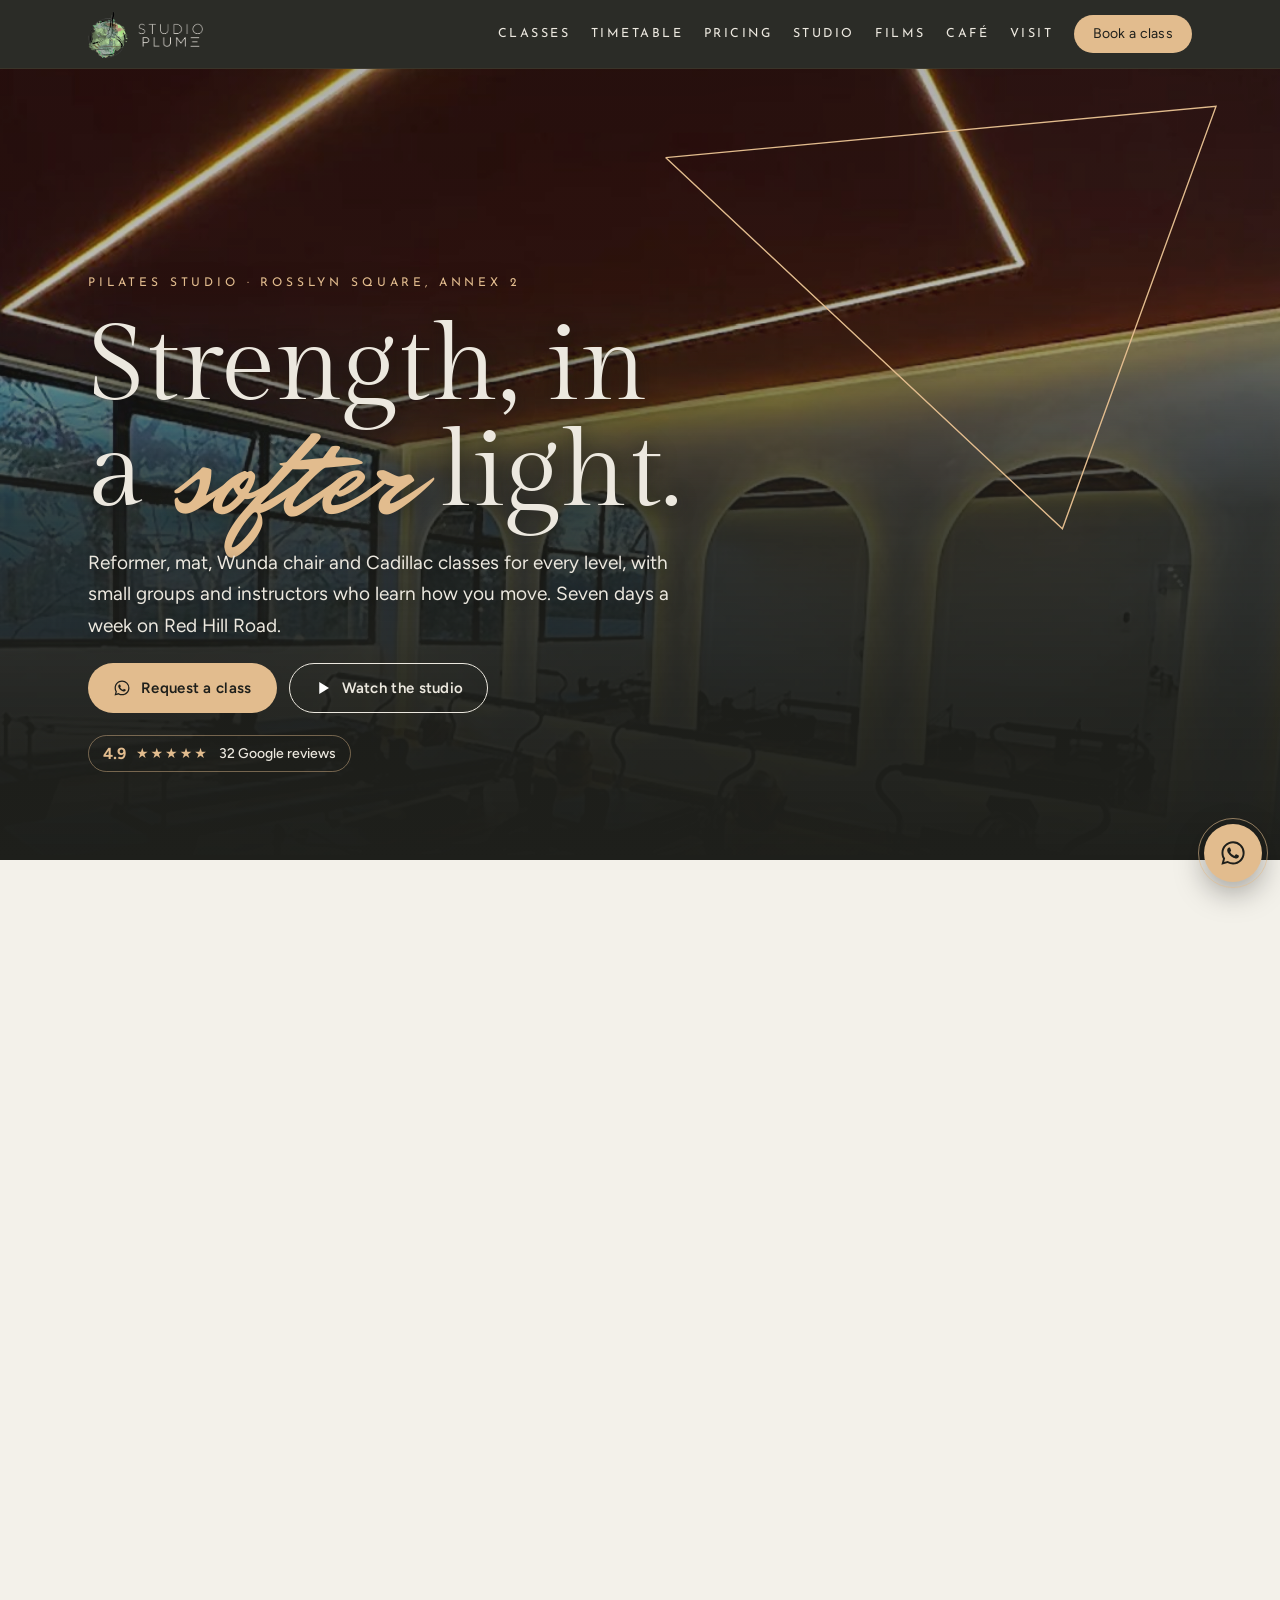
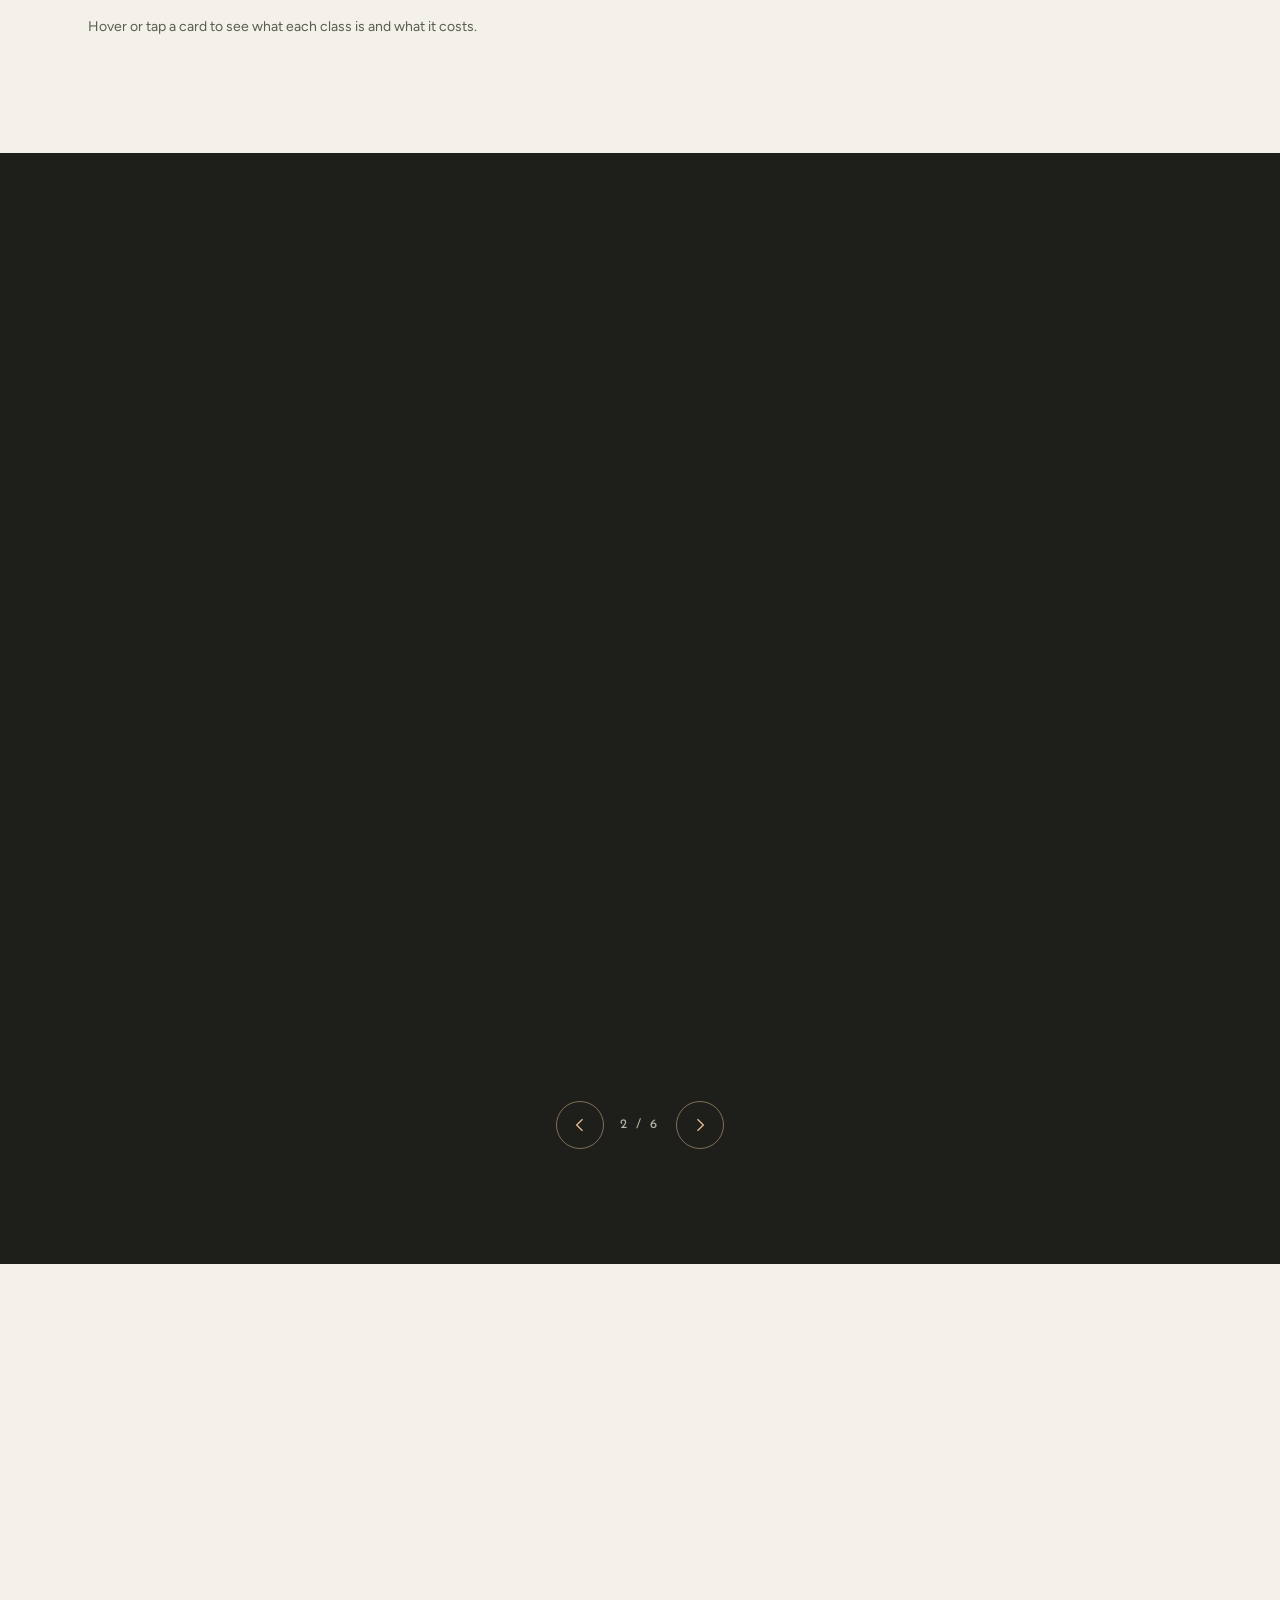
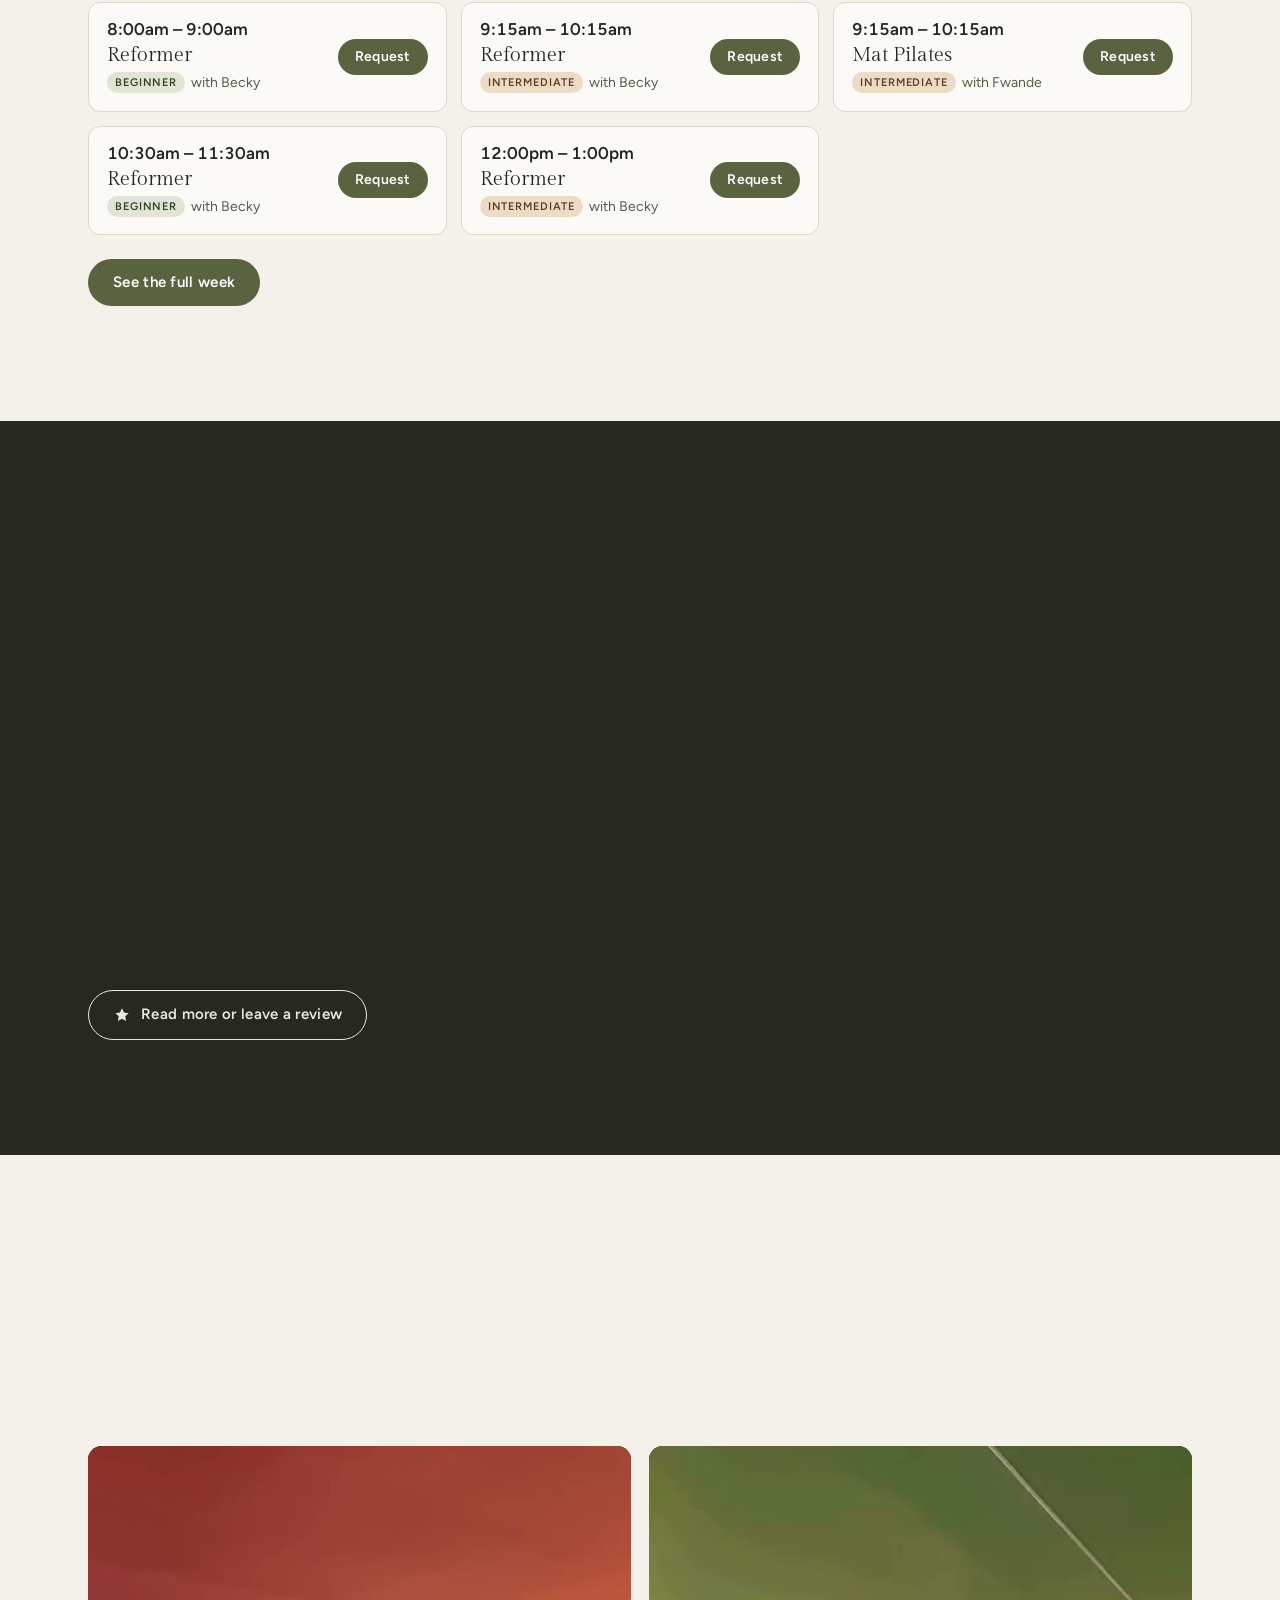
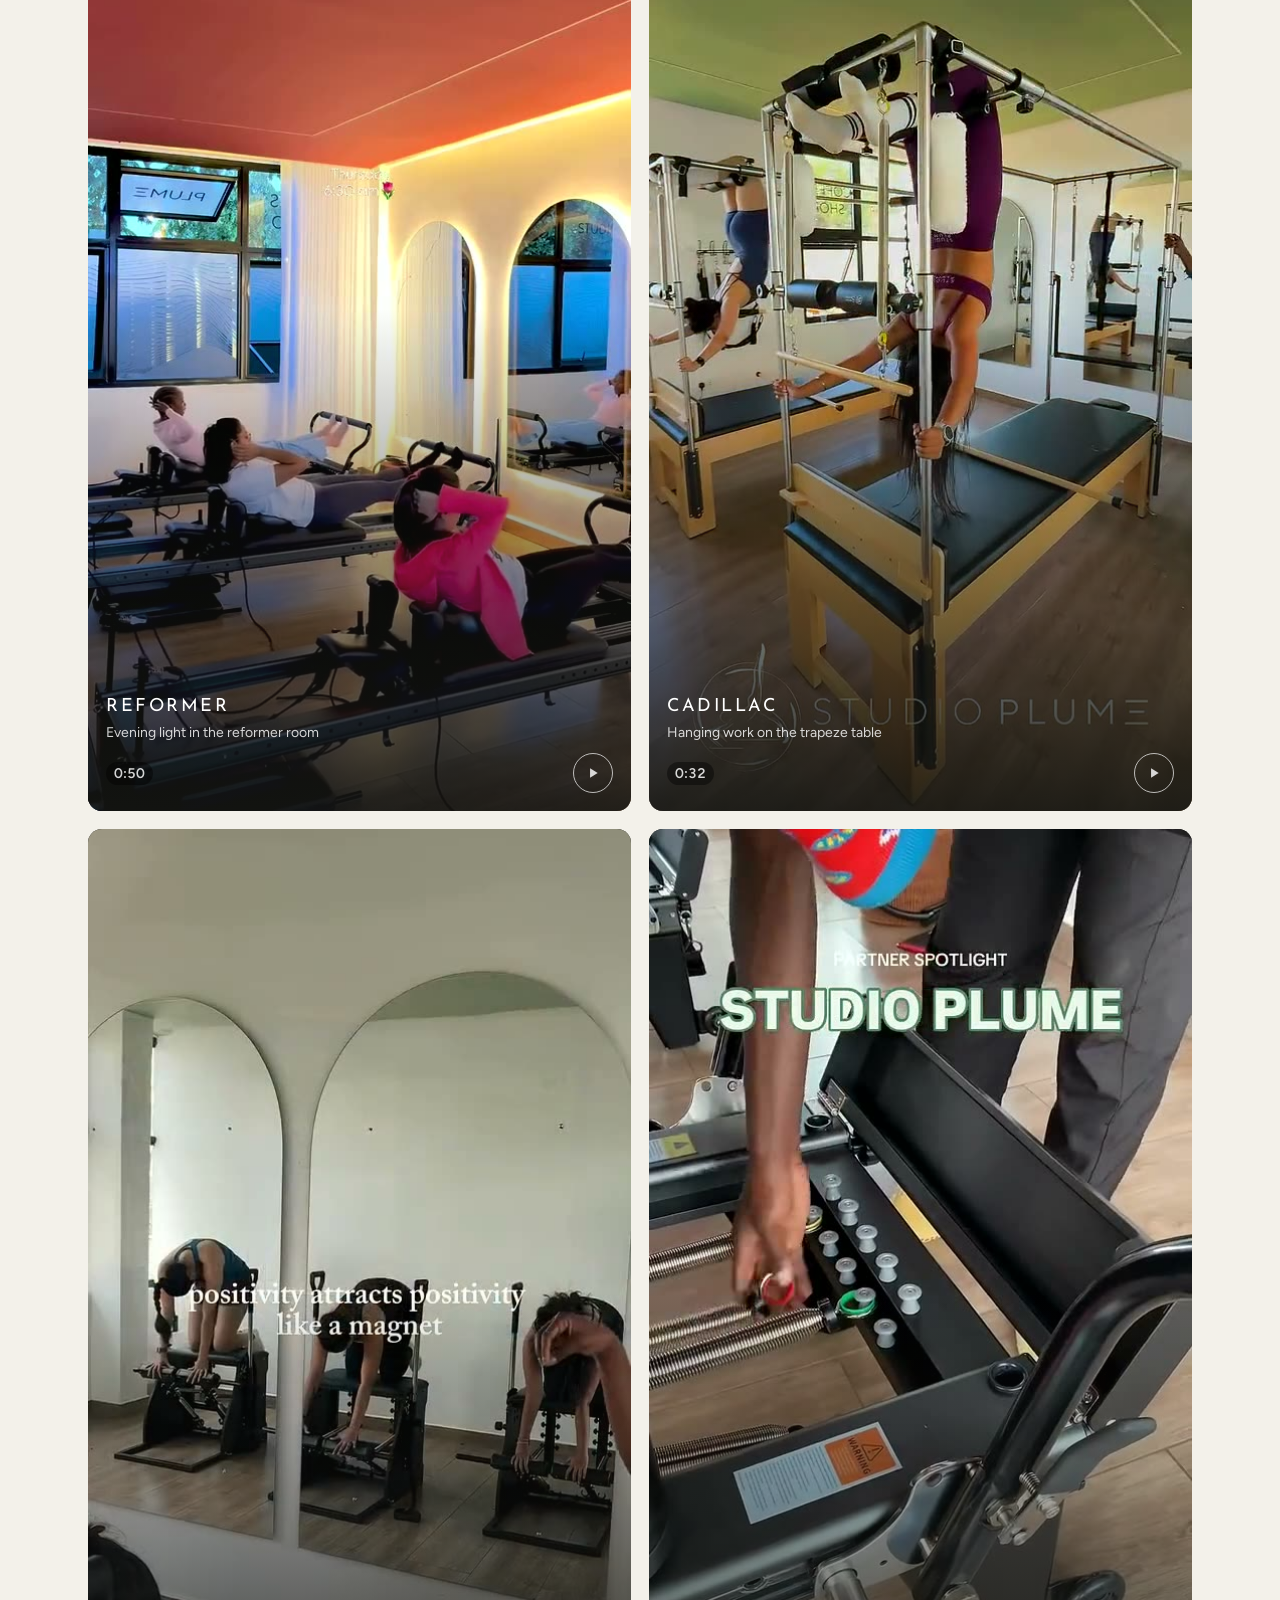
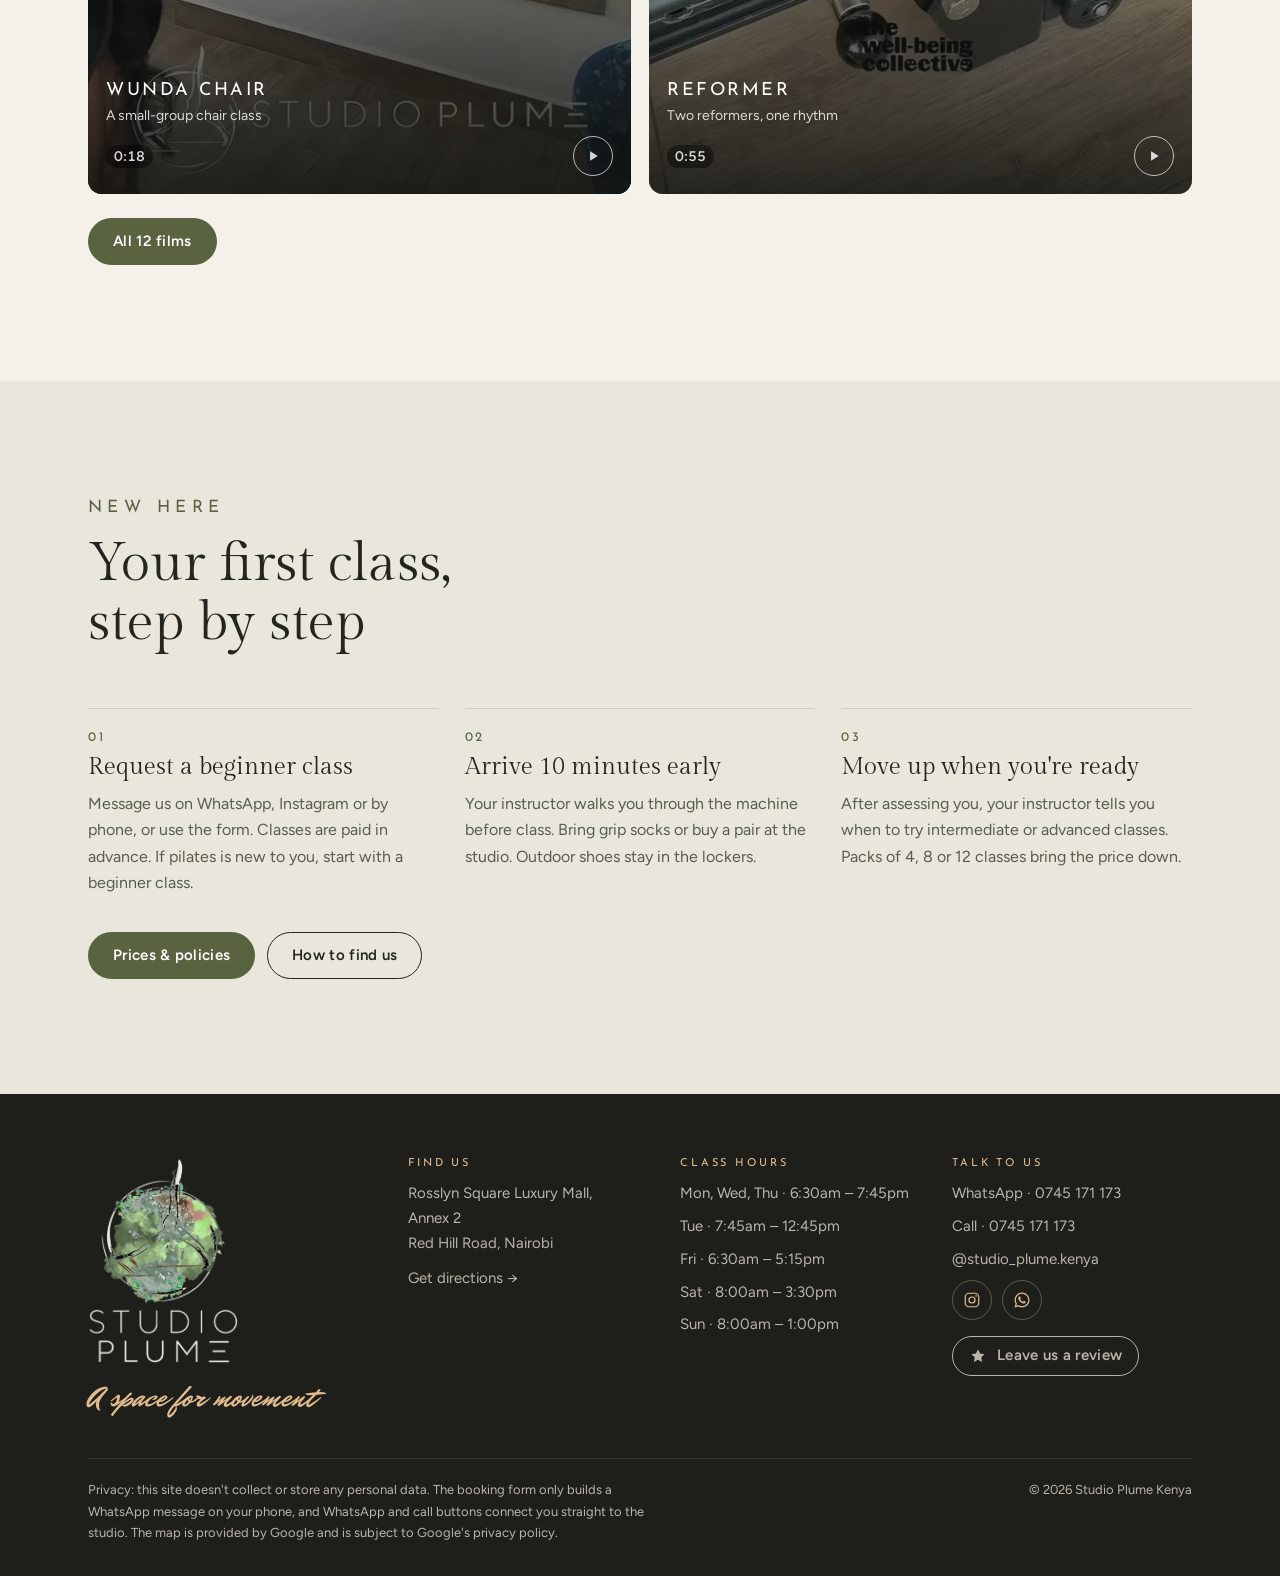
==== index.html @ 937bd43b "Studio Plume demo site Co-Authored-By: Claude Opus 5.5 <noreply@anthropic.com>" ====
<!doctype html>
<html lang="en" class="no-js">
<head>
<meta charset="utf-8">
<meta name="viewport" content="width=device-width, initial-scale=1, viewport-fit=cover">
<title>Studio Plume | Reformer &amp; Mat Pilates at Rosslyn Square, Nairobi</title>
<meta name="description" content="Reformer, mat, Wunda chair and Cadillac pilates for every level at Rosslyn Square Luxury Mall, Red Hill Road. 4.9★ on Google. Book a class on WhatsApp.">
<link rel="canonical" href="https://ignatius-kimeu.github.io/storyfront-studio-plume/">
<meta name="theme-color" content="#1e1f1b">
<meta property="og:type" content="website">
<meta property="og:site_name" content="Studio Plume">
<meta property="og:title" content="Studio Plume | Reformer &amp; Mat Pilates at Rosslyn Square, Nairobi">
<meta property="og:description" content="Reformer, mat, Wunda chair and Cadillac pilates for every level at Rosslyn Square Luxury Mall, Red Hill Road. 4.9★ on Google. Book a class on WhatsApp.">
<meta property="og:url" content="https://ignatius-kimeu.github.io/storyfront-studio-plume/">
<meta property="og:image" content="https://ignatius-kimeu.github.io/storyfront-studio-plume/og-image.jpg">
<meta property="og:image:width" content="1200">
<meta property="og:image:height" content="630">
<meta property="og:image:alt" content="Studio Plume, a pilates studio at Rosslyn Square, Nairobi">
<meta name="twitter:card" content="summary_large_image">
<meta name="twitter:image" content="https://ignatius-kimeu.github.io/storyfront-studio-plume/og-image.jpg">
<link rel="icon" href="favicon.ico" sizes="any">
<link rel="icon" type="image/png" href="favicon.png">
<link rel="apple-touch-icon" href="apple-touch-icon.png">
<link rel="preconnect" href="https://fonts.googleapis.com"><link rel="preconnect" href="https://fonts.gstatic.com" crossorigin><link rel="stylesheet" href="https://fonts.googleapis.com/css2?family=Figtree:wght@400;500;600&family=Gilda+Display&family=Josefin+Sans:wght@300;400&family=Mr+Dafoe&display=swap">
<link rel="stylesheet" href="css/site.css">
<script type="application/ld+json">{"@context": "https://schema.org", "@type": "ExerciseGym", "name": "Studio Plume", "description": "Pilates studio offering reformer, mat, Wunda chair and Cadillac classes at Rosslyn Square, Nairobi.", "url": "https://ignatius-kimeu.github.io/storyfront-studio-plume/", "telephone": "+254745171173", "image": "https://ignatius-kimeu.github.io/storyfront-studio-plume/og-image.jpg", "address": {"@type": "PostalAddress", "streetAddress": "Rosslyn Square Luxury Mall, Annex 2, Red Hill Road", "addressLocality": "Nairobi", "addressCountry": "KE"}, "geo": {"@type": "GeoCoordinates", "latitude": -1.2266689, "longitude": 36.7972737}, "sameAs": ["https://www.instagram.com/studio_plume.kenya/"], "openingHoursSpecification": [{"@type": "OpeningHoursSpecification", "dayOfWeek": ["Monday", "Wednesday", "Thursday"], "opens": "06:30", "closes": "19:45"}, {"@type": "OpeningHoursSpecification", "dayOfWeek": "Tuesday", "opens": "07:45", "closes": "12:45"}, {"@type": "OpeningHoursSpecification", "dayOfWeek": "Friday", "opens": "06:30", "closes": "17:15"}, {"@type": "OpeningHoursSpecification", "dayOfWeek": "Saturday", "opens": "08:00", "closes": "15:30"}, {"@type": "OpeningHoursSpecification", "dayOfWeek": "Sunday", "opens": "08:00", "closes": "13:00"}]}</script>
</head>
<body>
<a class="skip" href="#main">Skip to content</a>
<div class="splash" id="splash" aria-hidden="true"><img src="images/logo-light.png" alt=""></div>
<header class="site-header" id="top">
  <div class="wrap bar">
    <a class="brand" href="index.html" aria-label="Studio Plume, home">
      <img class="m" src="images/mark.png" alt="" width="40" height="47">
      <img class="w" src="images/wordmark-light.png" alt="Studio Plume" width="65" height="26">
    </a>
    <button class="menu-btn" type="button" aria-expanded="false" aria-controls="nav">Menu</button>
    <nav class="nav" id="nav" aria-label="Main">
      <a href="classes.html">Classes</a>
<a href="timetable.html">Timetable</a>
<a href="pricing.html">Pricing</a>
<a href="studio.html">Studio</a>
<a href="films.html">Films</a>
<a href="cafe.html">Café</a>
<a href="visit.html">Visit</a>
      <a class="btn btn-glow" href="timetable.html#book">Book a class</a>
    </nav>
  </div>
</header>
<main id="main">

<section class="hero" aria-label="Studio Plume">
  <div class="hero-media" data-parallax><img src="images/reformer-room.jpg" alt="The Studio Plume reformer room with its LED-lit ceiling, black reformers and arched mirrors" fetchpriority="high"></div>
  <svg class="hero-tri" viewBox="0 0 100 100" preserveAspectRatio="none" aria-hidden="true"><path d="M52 7 L95 3 L83 36 Z"/></svg>
  <div class="wrap hero-in">
    <p class="eyebrow">Pilates studio · Rosslyn Square, Annex 2</p>
    <h1>Strength, in a <em>softer</em> light.</h1>
    <p class="lede">Reformer, mat, Wunda chair and Cadillac classes for every level, with small groups and instructors who learn how you move. Seven days a week on Red Hill Road.</p>
    <div class="btn-row">
      <a class="btn btn-glow" href="timetable.html#book"><svg viewBox="0 0 24 24" aria-hidden="true"><path fill="currentColor" d="M12.04 2C6.58 2 2.13 6.45 2.13 11.91c0 1.75.46 3.45 1.32 4.95L2.05 22l5.25-1.38a9.9 9.9 0 0 0 4.74 1.21h.01c5.46 0 9.91-4.45 9.91-9.91A9.85 9.85 0 0 0 12.04 2Zm0 18.15h-.01a8.2 8.2 0 0 1-4.19-1.15l-.3-.18-3.12.82.83-3.04-.2-.31a8.2 8.2 0 0 1-1.26-4.38c0-4.54 3.7-8.24 8.25-8.24a8.24 8.24 0 0 1 8.24 8.25c0 4.54-3.7 8.23-8.24 8.23Zm4.52-6.17c-.25-.12-1.47-.72-1.69-.81-.23-.08-.39-.12-.56.13-.16.24-.64.8-.78.97-.15.16-.29.18-.54.06-.25-.12-1.05-.39-1.99-1.23-.74-.66-1.23-1.47-1.38-1.72-.14-.25-.01-.38.11-.5.11-.11.25-.29.37-.43.13-.15.17-.25.25-.42.08-.16.04-.31-.02-.43-.06-.12-.56-1.34-.76-1.84-.2-.48-.41-.42-.56-.42h-.48a.92.92 0 0 0-.66.31c-.23.25-.87.85-.87 2.07 0 1.22.89 2.4 1.01 2.56.12.17 1.75 2.67 4.23 3.74.59.26 1.05.41 1.41.52.59.19 1.13.16 1.56.1.48-.07 1.47-.6 1.67-1.18.21-.58.21-1.07.15-1.18-.06-.1-.23-.16-.48-.29Z"/></svg> Request a class</a>
      <button class="btn btn-ghost" type="button" data-film-modal="reformer-golden-hour"><svg width="14" height="14" viewBox="0 0 24 24" aria-hidden="true"><path d="M7 4l13 8-13 8z" fill="#fff"/></svg> Watch the studio</button>
    </div>
    <a class="rating-chip" href="https://www.google.com/maps?cid=732230332436845364" target="_blank" rel="noopener"><b>4.9</b><span class="stars" aria-hidden="true">★★★★★</span><span>32 Google reviews</span></a>
  </div>
</section>

<section class="section light">
  <div class="wrap">
    <div class="section-head reveal">
      <p class="script">Four ways to move</p>
      <h2>Choose your equipment</h2>
      <p class="muted">Every class runs at beginner, intermediate or advanced level. New to pilates? You'll start in a beginner class, and your instructor tells you when you're ready to move up.</p>
    </div>
    <div class="flip-grid"><div class="flip reveal" tabindex="0">
  <div class="flip-inner">
    <div class="flip-face flip-front"><img src="images/reformer-room.jpg" alt="Machine pilates in the reformer room" loading="lazy"><div class="label"><span>Beginner – Advanced</span><h3>Reformer</h3></div></div>
    <div class="flip-face flip-back"><h3>Reformer</h3><p>Spring-loaded carriages for full-body strength, control and length. Our busiest room, seven days a week.</p><p class="price"><span>Single class</span><b>KES 2,000</b></p><a href="classes.html">More about reformer →</a></div>
  </div>
</div>
<div class="flip reveal" tabindex="0">
  <div class="flip-inner">
    <div class="flip-face flip-front"><img src="images/posters/outdoor-mat-session.jpg" alt="Members doing mat pilates" loading="lazy"><div class="label"><span>Beginner – Intermediate</span><h3>Mat &amp; Flow</h3></div></div>
    <div class="flip-face flip-back"><h3>Mat &amp; Flow</h3><p>Classic mat pilates and mobility flow. Gentle on joints, works core, balance and flexibility at once.</p><p class="price"><span>Single class</span><b>KES 1,700</b></p><a href="classes.html">More about mat &amp; flow →</a></div>
  </div>
</div>
<div class="flip reveal" tabindex="0">
  <div class="flip-inner">
    <div class="flip-face flip-front"><img src="images/wunda-chair-room.jpg" alt="Wunda chairs lined up in the studio" loading="lazy"><div class="label"><span>Beginner – Intermediate</span><h3>Wunda chair</h3></div></div>
    <div class="flip-face flip-back"><h3>Wunda chair</h3><p>A compact sprung chair that builds posture, deep core and everyday strength for walking, lifting and climbing stairs.</p><p class="price"><span>Single class</span><b>KES 2,200</b></p><a href="classes.html">More about wunda chair →</a></div>
  </div>
</div>
<div class="flip reveal" tabindex="0">
  <div class="flip-inner">
    <div class="flip-face flip-front"><img src="images/cadillac-room.jpg" alt="Cadillac trapeze tables in the olive room" loading="lazy"><div class="label"><span>Beginner</span><h3>Cadillac</h3></div></div>
    <div class="flip-face flip-back"><h3>Cadillac</h3><p>The trapeze table: springs, bars and straps for supported, precise work, from first sessions to stretching deeper.</p><p class="price"><span>Single class</span><b>KES 3,000</b></p><a href="classes.html">More about cadillac →</a></div>
  </div>
</div></div>
    <p class="flip-hint muted">Hover or tap a card to see what each class is and what it costs.</p>
  </div>
</section>

<section class="section dark" data-led>
  <div class="led" aria-hidden="true"><svg preserveAspectRatio="none"><rect x="0.5" y="0.5" width="99%" height="99%" rx="18"/></svg></div>
  <div class="wrap">
    <div class="section-head reveal">
      <p class="eyebrow">Inside the studio</p>
      <h2>Three rooms, one café, a lot of light</h2>
      <p class="muted">Drag, swipe or use the arrows to turn through the space.</p>
    </div>
    <div class="carousel reveal" data-carousel aria-roledescription="carousel" aria-label="Studio rooms">
      <div class="ring"><figure><img src="images/reformer-room.jpg" alt="Reformer room with LED-lit ceiling and arched mirrors" loading="lazy" draggable="false"><figcaption>The reformer room</figcaption></figure>
<figure><img src="images/cadillac-room.jpg" alt="Cadillac trapeze tables under an olive ceiling" loading="lazy" draggable="false"><figcaption>The Cadillac room</figcaption></figure>
<figure><img src="images/wunda-chair-room.jpg" alt="Row of Wunda chairs facing arched mirrors" loading="lazy" draggable="false"><figcaption>Wunda chairs</figcaption></figure>
<figure><img src="images/posters/reformer-golden-hour.jpg" alt="Reformer class in warm evening light" loading="lazy" draggable="false"><figcaption>Evening reformer</figcaption></figure>
<figure><img src="images/cafe-interior.jpg" alt="Plume Café lounge by the studio doors" loading="lazy" draggable="false"><figcaption>Plume Café</figcaption></figure>
<figure><img src="images/exterior-rosslyn-sunset.jpg" alt="Rosslyn Square mall at sunset with the Studio Plume sign" loading="lazy" draggable="false"><figcaption>Rosslyn Square at sunset</figcaption></figure></div>
    </div>
    <div class="carousel-ctrl">
      <button type="button" data-prev aria-label="Previous room"><svg width="20" height="20" viewBox="0 0 24 24"><path d="M15 5l-7 7 7 7" fill="none" stroke="currentColor" stroke-width="1.6"/></svg></button>
      <span class="count" data-count>1 / 6</span>
      <button type="button" data-next aria-label="Next room"><svg width="20" height="20" viewBox="0 0 24 24"><path d="M9 5l7 7-7 7" fill="none" stroke="currentColor" stroke-width="1.6"/></svg></button>
    </div>
  </div>
</section>

<section class="section light">
  <div class="wrap">
    <div class="section-head reveal">
      <p class="eyebrow" data-today-label>Today at Plume</p>
      <h2>Classes coming up</h2>
      <p class="muted">From the latest posted schedule. Tap a class to request your spot on WhatsApp. The studio confirms.</p>
    </div>
    <div class="today" data-today></div>
    <p style="margin-top:24px"><a class="btn btn-olive" href="timetable.html">See the full week</a></p>
  </div>
</section>

<section class="section dark-2" data-led>
  <div class="led" aria-hidden="true"><svg preserveAspectRatio="none"><rect x="0.5" y="0.5" width="99%" height="99%" rx="18"/></svg></div>
  <div class="wrap">
    <div class="big-rating reveal">
      <span class="num">4.9</span>
      <div class="txt"><span class="stars" style="font-size:22px">★★★★★</span><span class="muted">From 32 reviews on Google</span></div>
    </div>
    <div class="reviews"><figure class="review reveal tilt"><blockquote>“Absolutely love this Pilates studio! The instructors are knowledgeable, supportive, and create such a welcoming atmosphere. Every class leaves me feeling stronger, more energized, and refreshed.”</blockquote><footer><span>Nelly K.</span><span class="stars" aria-label="5 stars">★★★★★</span></footer></figure>
<figure class="review reveal tilt"><blockquote>“Truly professional and welcoming pilates teachers and staff catering to your own specific training needs. I have made such progress and feel much stronger and more fit than I did 6 months ago.”</blockquote><footer><span>Y.</span><span class="stars" aria-label="5 stars">★★★★★</span></footer></figure>
<figure class="review reveal tilt"><blockquote>“The team is friendly, professional, and dedicated, creating a welcoming environment for everyone. Every session is well organized and conducted with care, while still being enjoyable and motivating.”</blockquote><footer><span>Yasmine B.</span><span class="stars" aria-label="5 stars">★★★★★</span></footer></figure></div>
    <p style="margin-top:28px"><a class="btn btn-ghost" href="https://www.google.com/maps?cid=732230332436845364" target="_blank" rel="noopener"><svg viewBox="0 0 24 24" aria-hidden="true"><path fill="currentColor" d="m12 3 2.7 5.6 6.1.9-4.4 4.3 1 6.1L12 17l-5.4 2.9 1-6.1-4.4-4.3 6.1-.9Z"/></svg> Read more or leave a review</a></p>
  </div>
</section>

<section class="section light">
  <div class="wrap">
    <div class="section-head reveal">
      <p class="script">Watch a class</p>
      <h2>Films from the studio</h2>
    </div>
    <div class="media-grid"><div class="film" data-src="videos/reformer-golden-hour.mp4" role="button" tabindex="0" aria-label="Play film: Reformer, Evening light in the reformer room">
  <img class="poster" src="images/posters/reformer-golden-hour.jpg" alt="Members on reformers in warm evening light under the LED ceiling" loading="lazy">
  <div class="ui"><div class="cap"><b>Reformer</b><span>Evening light in the reformer room</span><div class="row"><span class="dur">0:50</span><span class="play"><svg width="14" height="14" viewBox="0 0 24 24" aria-hidden="true"><path d="M7 4l13 8-13 8z" fill="#fff"/></svg></span></div></div></div>
</div><div class="film" data-src="videos/cadillac-trapeze.mp4" role="button" tabindex="0" aria-label="Play film: Cadillac, Hanging work on the trapeze table">
  <img class="poster" src="images/posters/cadillac-trapeze.jpg" alt="Member hanging from the Cadillac trapeze bar" loading="lazy">
  <div class="ui"><div class="cap"><b>Cadillac</b><span>Hanging work on the trapeze table</span><div class="row"><span class="dur">0:32</span><span class="play"><svg width="14" height="14" viewBox="0 0 24 24" aria-hidden="true"><path d="M7 4l13 8-13 8z" fill="#fff"/></svg></span></div></div></div>
</div><div class="film" data-src="videos/wunda-chair-class.mp4" role="button" tabindex="0" aria-label="Play film: Wunda chair, A small-group chair class">
  <img class="poster" src="images/posters/wunda-chair-class.jpg" alt="Instructor guiding members on Wunda chairs in front of arched mirrors" loading="lazy">
  <div class="ui"><div class="cap"><b>Wunda chair</b><span>A small-group chair class</span><div class="row"><span class="dur">0:18</span><span class="play"><svg width="14" height="14" viewBox="0 0 24 24" aria-hidden="true"><path d="M7 4l13 8-13 8z" fill="#fff"/></svg></span></div></div></div>
</div><div class="film" data-src="videos/reformer-duo.mp4" role="button" tabindex="0" aria-label="Play film: Reformer, Two reformers, one rhythm">
  <img class="poster" src="images/posters/reformer-duo.jpg" alt="Two members working side by side on reformers" loading="lazy">
  <div class="ui"><div class="cap"><b>Reformer</b><span>Two reformers, one rhythm</span><div class="row"><span class="dur">0:55</span><span class="play"><svg width="14" height="14" viewBox="0 0 24 24" aria-hidden="true"><path d="M7 4l13 8-13 8z" fill="#fff"/></svg></span></div></div></div>
</div></div>
    <p style="margin-top:24px"><a class="btn btn-olive" href="films.html">All 12 films</a></p>
  </div>
</section>

<section class="section light-2">
  <div class="wrap">
    <div class="section-head reveal"><p class="eyebrow">New here</p><h2>Your first class, step by step</h2></div>
    <div class="steps">
      <div class="step reveal"><h3>Request a beginner class</h3><p class="muted">Message us on WhatsApp, Instagram or by phone, or use the form. Classes are paid in advance. If pilates is new to you, start with a beginner class.</p></div>
      <div class="step reveal"><h3>Arrive 10 minutes early</h3><p class="muted">Your instructor walks you through the machine before class. Bring grip socks or buy a pair at the studio. Outdoor shoes stay in the lockers.</p></div>
      <div class="step reveal"><h3>Move up when you're ready</h3><p class="muted">After assessing you, your instructor tells you when to try intermediate or advanced classes. Packs of 4, 8 or 12 classes bring the price down.</p></div>
    </div>
    <div class="btn-row" style="margin-top:36px"><a class="btn btn-olive" href="pricing.html">Prices &amp; policies</a><a class="btn btn-ghost" href="visit.html">How to find us</a></div>
  </div>
</section>

<div class="modal" id="film-modal" hidden role="dialog" aria-modal="true" aria-label="Studio film">
  <button class="lb-btn close" type="button" data-close aria-label="Close film"><svg width="18" height="18" viewBox="0 0 24 24"><path d="M6 6l12 12M18 6 6 18" stroke="currentColor" stroke-width="1.8"/></svg></button>
  <div class="film" data-src="videos/reformer-golden-hour.mp4" role="button" tabindex="0" aria-label="Play film: evening reformer class">
    <img class="poster" src="images/posters/reformer-golden-hour.jpg" alt="Reformer class in warm evening light">
    <div class="ui"><div class="cap"><b>Reformer</b><span>Evening light in the reformer room</span><div class="row"><span class="dur">0:50</span><span class="play"><svg width="14" height="14" viewBox="0 0 24 24" aria-hidden="true"><path d="M7 4l13 8-13 8z" fill="#fff"/></svg></span></div></div></div>
  </div>
</div>
</main>
<footer class="site-footer">
  <div class="wrap">
    <div class="grid">
      <div>
        <img class="logo" src="images/logo-light.png" alt="Studio Plume logo" width="150" height="205">
        <p class="tag">A space for movement</p>
      </div>
      <div>
        <h4>Find us</h4>
        <p>Rosslyn Square Luxury Mall, Annex&nbsp;2<br>Red Hill Road, Nairobi</p>
        <p style="margin-top:10px"><a href="https://maps.app.goo.gl/HFAf21Vss9rjDAiu8" target="_blank" rel="noopener">Get directions →</a></p>
      </div>
      <div>
        <h4>Class hours</h4>
        <ul>
          <li>Mon, Wed, Thu · 6:30am – 7:45pm</li>
          <li>Tue · 7:45am – 12:45pm</li>
          <li>Fri · 6:30am – 5:15pm</li>
          <li>Sat · 8:00am – 3:30pm</li>
          <li>Sun · 8:00am – 1:00pm</li>
        </ul>
      </div>
      <div>
        <h4>Talk to us</h4>
        <ul>
          <li><a href="https://wa.me/254745171173?text=Hi%20Studio%20Plume!%20I%27d%20like%20to%20ask%20about%20classes." target="_blank" rel="noopener">WhatsApp · 0745 171 173</a></li>
          <li><a href="tel:+254745171173">Call · 0745 171 173</a></li>
          <li><a href="https://www.instagram.com/studio_plume.kenya/" target="_blank" rel="noopener">@studio_plume.kenya</a></li>
        </ul>
        <div class="socials">
          <a href="https://www.instagram.com/studio_plume.kenya/" target="_blank" rel="noopener" aria-label="Instagram"><svg viewBox="0 0 24 24" aria-hidden="true"><rect x="3" y="3" width="18" height="18" rx="5" fill="none" stroke="currentColor" stroke-width="1.6"/><circle cx="12" cy="12" r="4" fill="none" stroke="currentColor" stroke-width="1.6"/><circle cx="17.5" cy="6.5" r="1.1" fill="currentColor"/></svg></a>
          <a href="https://wa.me/254745171173?text=Hi%20Studio%20Plume!%20I%27d%20like%20to%20ask%20about%20classes." target="_blank" rel="noopener" aria-label="WhatsApp"><svg viewBox="0 0 24 24" aria-hidden="true"><path fill="currentColor" d="M12.04 2C6.58 2 2.13 6.45 2.13 11.91c0 1.75.46 3.45 1.32 4.95L2.05 22l5.25-1.38a9.9 9.9 0 0 0 4.74 1.21h.01c5.46 0 9.91-4.45 9.91-9.91A9.85 9.85 0 0 0 12.04 2Zm0 18.15h-.01a8.2 8.2 0 0 1-4.19-1.15l-.3-.18-3.12.82.83-3.04-.2-.31a8.2 8.2 0 0 1-1.26-4.38c0-4.54 3.7-8.24 8.25-8.24a8.24 8.24 0 0 1 8.24 8.25c0 4.54-3.7 8.23-8.24 8.23Zm4.52-6.17c-.25-.12-1.47-.72-1.69-.81-.23-.08-.39-.12-.56.13-.16.24-.64.8-.78.97-.15.16-.29.18-.54.06-.25-.12-1.05-.39-1.99-1.23-.74-.66-1.23-1.47-1.38-1.72-.14-.25-.01-.38.11-.5.11-.11.25-.29.37-.43.13-.15.17-.25.25-.42.08-.16.04-.31-.02-.43-.06-.12-.56-1.34-.76-1.84-.2-.48-.41-.42-.56-.42h-.48a.92.92 0 0 0-.66.31c-.23.25-.87.85-.87 2.07 0 1.22.89 2.4 1.01 2.56.12.17 1.75 2.67 4.23 3.74.59.26 1.05.41 1.41.52.59.19 1.13.16 1.56.1.48-.07 1.47-.6 1.67-1.18.21-.58.21-1.07.15-1.18-.06-.1-.23-.16-.48-.29Z"/></svg></a>
        </div>
        <p style="margin-top:16px"><a class="btn btn-ghost btn-sm" href="https://www.google.com/maps?cid=732230332436845364" target="_blank" rel="noopener"><svg viewBox="0 0 24 24" aria-hidden="true"><path fill="currentColor" d="m12 3 2.7 5.6 6.1.9-4.4 4.3 1 6.1L12 17l-5.4 2.9 1-6.1-4.4-4.3 6.1-.9Z"/></svg> Leave us a review</a></p>
      </div>
    </div>
    <div class="legal">
      <p>Privacy: this site doesn't collect or store any personal data. The booking form only builds a WhatsApp message on your phone, and WhatsApp and call buttons connect you straight to the studio. The map is provided by Google and is subject to Google's privacy policy.</p>
      <p>© <span data-year>2026</span> Studio Plume Kenya</p>
    </div>
  </div>
</footer>
<a class="wa-float" href="https://wa.me/254745171173?text=Hi%20Studio%20Plume!%20I%27d%20like%20to%20ask%20about%20classes." target="_blank" rel="noopener" aria-label="Chat with Studio Plume on WhatsApp"><svg viewBox="0 0 24 24" aria-hidden="true"><path fill="currentColor" d="M12.04 2C6.58 2 2.13 6.45 2.13 11.91c0 1.75.46 3.45 1.32 4.95L2.05 22l5.25-1.38a9.9 9.9 0 0 0 4.74 1.21h.01c5.46 0 9.91-4.45 9.91-9.91A9.85 9.85 0 0 0 12.04 2Zm0 18.15h-.01a8.2 8.2 0 0 1-4.19-1.15l-.3-.18-3.12.82.83-3.04-.2-.31a8.2 8.2 0 0 1-1.26-4.38c0-4.54 3.7-8.24 8.25-8.24a8.24 8.24 0 0 1 8.24 8.25c0 4.54-3.7 8.23-8.24 8.23Zm4.52-6.17c-.25-.12-1.47-.72-1.69-.81-.23-.08-.39-.12-.56.13-.16.24-.64.8-.78.97-.15.16-.29.18-.54.06-.25-.12-1.05-.39-1.99-1.23-.74-.66-1.23-1.47-1.38-1.72-.14-.25-.01-.38.11-.5.11-.11.25-.29.37-.43.13-.15.17-.25.25-.42.08-.16.04-.31-.02-.43-.06-.12-.56-1.34-.76-1.84-.2-.48-.41-.42-.56-.42h-.48a.92.92 0 0 0-.66.31c-.23.25-.87.85-.87 2.07 0 1.22.89 2.4 1.01 2.56.12.17 1.75 2.67 4.23 3.74.59.26 1.05.41 1.41.52.59.19 1.13.16 1.56.1.48-.07 1.47-.6 1.67-1.18.21-.58.21-1.07.15-1.18-.06-.1-.23-.16-.48-.29Z"/></svg></a>
<script src="js/data.js"></script>
<script src="js/site.js"></script>
</body>
</html>
---- css/site.css ----
/* Studio Plume — "Studio Night" direction, Olive & Oak palette.
   Dark sections echo the reformer room after dark (ink + LED glow);
   light sections use the linen walls, olive ceiling and oak floor. */
:root{
  --ink:#1e1f1b; --ink-2:#272822; --ink-3:#32342c;
  --linen:#f3f1ea; --linen-2:#e9e6dc; --paper:#fbfaf6;
  --olive:#59633f; --olive-deep:#454d30; --sage:#9fae8e;
  --oak:#b48a60; --glow:#e2bc8e;
  --t-dark:#23251f; --t-dark-muted:#585e4c;
  --t-light:#ece8df; --t-light-muted:#b9b5a8;
  --f-head:"Gilda Display",Georgia,"Times New Roman",serif;
  --f-caps:"Josefin Sans","Century Gothic",system-ui,sans-serif;
  --f-script:"Mr Dafoe","Brush Script MT",cursive;
  --f-body:"Figtree",system-ui,-apple-system,"Segoe UI",sans-serif;
  --radius:14px; --gutter:clamp(16px,4vw,48px); --max:1200px;
  --header-h:68px;
}
*,*::before,*::after{box-sizing:border-box}
html{scroll-behavior:smooth;-webkit-text-size-adjust:100%}
body{margin:0;background:var(--linen);color:var(--t-dark);font:16px/1.65 var(--f-body);overflow-x:hidden}
img,video{max-width:100%;display:block}
a{color:inherit}
h1,h2,h3{font-family:var(--f-head);font-weight:400;line-height:1.1;margin:0;text-wrap:balance}
p{margin:0}
.skip{position:absolute;left:-9999px;top:8px;z-index:200;background:var(--glow);color:var(--ink);padding:8px 14px;border-radius:8px}
.skip:focus{left:8px}
:focus-visible{outline:2px solid var(--glow);outline-offset:3px}
.light :focus-visible,.on-light :focus-visible{outline-color:var(--olive)}
.wrap{max-width:var(--max);margin:0 auto;padding-inline:var(--gutter)}
.eyebrow{font:400 12px/1.4 var(--f-caps);letter-spacing:.32em;text-transform:uppercase}
.script{font-family:var(--f-script);font-weight:400;line-height:1}
.muted{color:var(--t-dark-muted)}
.dark .muted{color:var(--t-light-muted)}

/* ---------- sections ---------- */
.section{position:relative;padding-block:clamp(64px,9vw,120px);overflow-x:clip}
.dark{background:var(--ink);color:var(--t-light)}
.dark-2{background:var(--ink-2);color:var(--t-light)}
.light{background:var(--linen);color:var(--t-dark)}
.light-2{background:var(--linen-2);color:var(--t-dark)}
.section-head{display:grid;gap:14px;margin-bottom:clamp(32px,5vw,56px);max-width:62ch}
.section-head h2{font-size:clamp(32px,5vw,54px)}
.section-head .script{font-size:clamp(34px,5vw,52px);color:var(--olive);margin-bottom:-6px}
.dark .section-head .script,.dark-2 .section-head .script{color:var(--glow)}
.section-head .eyebrow{color:var(--olive)}
.dark .section-head .eyebrow,.dark-2 .section-head .eyebrow{color:var(--glow)}
.section-head p{font-size:17px}

/* LED trace: a glowing line that draws around a section's frame when it enters */
.led{position:absolute;inset:clamp(10px,2vw,22px);pointer-events:none;z-index:0}
.led svg{width:100%;height:100%;overflow:visible}
.led rect{fill:none;stroke:var(--glow);stroke-width:1.2;vector-effect:non-scaling-stroke;stroke-dasharray:var(--len,4000);stroke-dashoffset:var(--len,4000);transition:stroke-dashoffset 2.6s cubic-bezier(.6,.1,.2,1);filter:drop-shadow(0 0 4px rgba(226,188,142,.8)) drop-shadow(0 0 12px rgba(226,188,142,.35))}
.led.on rect{stroke-dashoffset:0}
.section>.wrap{position:relative;z-index:1}

/* ---------- buttons ---------- */
.btn{display:inline-flex;align-items:center;justify-content:center;gap:10px;font:600 15px/1 var(--f-body);letter-spacing:.02em;padding:15px 24px;border-radius:999px;border:1px solid transparent;text-decoration:none;cursor:pointer;transition:transform .25s ease,background-color .25s,color .25s,border-color .25s,box-shadow .25s;white-space:nowrap}
.btn:hover{transform:translateY(-2px)}
.btn-glow{background:var(--glow);color:var(--ink);box-shadow:0 0 0 rgba(226,188,142,0)}
.btn-glow:hover{box-shadow:0 8px 28px rgba(226,188,142,.35)}
.btn-olive{background:var(--olive);color:#fff}
.btn-olive:hover{background:var(--olive-deep)}
.btn-ghost{border-color:currentColor;background:transparent;color:inherit}
.btn-sm{padding:10px 16px;font-size:14px}
.btn svg{width:18px;height:18px;flex:none}
.btn-row{display:flex;flex-wrap:wrap;gap:12px}

/* ---------- splash ---------- */
.splash{position:fixed;inset:0;z-index:300;background:var(--ink);display:grid;place-items:center;transition:opacity .7s ease,visibility .7s}
.splash img{width:min(150px,36vw);animation:breathe 2.2s ease-in-out infinite}
.splash.gone{opacity:0;visibility:hidden}
@keyframes breathe{50%{transform:scale(1.05);opacity:.85}}

/* ---------- header ---------- */
.site-header{position:fixed;top:0;left:0;right:0;z-index:100;padding-top:env(safe-area-inset-top,0px);background:rgba(30,31,27,.94);color:var(--t-light);transition:transform .35s ease,box-shadow .35s;border-bottom:1px solid rgba(226,188,142,.14)}
.site-header.hide{transform:translateY(-105%)}
.site-header.scrolled{box-shadow:0 10px 30px rgba(0,0,0,.25)}
.site-header .bar{height:var(--header-h);display:flex;align-items:center;justify-content:space-between;gap:16px}
.brand{display:flex;align-items:center;gap:10px;text-decoration:none}
.brand img.m{width:40px;height:auto}
.brand img.w{height:26px;width:auto}
.nav{display:flex;align-items:center;gap:clamp(12px,1.6vw,26px)}
.nav a{font:400 12.5px/1 var(--f-caps);letter-spacing:.2em;text-transform:uppercase;text-decoration:none;padding:8px 0;position:relative;color:var(--t-light)}
.nav a::after{content:"";position:absolute;left:0;right:0;bottom:2px;height:1px;background:var(--glow);transform:scaleX(0);transform-origin:left;transition:transform .3s}
.nav a:hover::after,.nav a[aria-current="page"]::after{transform:scaleX(1)}
.nav a[aria-current="page"]{color:var(--glow)}
.nav .btn{font-family:var(--f-body);letter-spacing:.02em;text-transform:none;font-size:14px;padding:11px 18px;color:var(--ink)}
.nav .btn::after{display:none}
.menu-btn{display:none;background:none;border:1px solid rgba(236,232,223,.4);color:var(--t-light);border-radius:999px;padding:9px 16px;font:400 12px var(--f-caps);letter-spacing:.2em;text-transform:uppercase;cursor:pointer}
@media (max-width:1060px){
  .menu-btn{display:inline-flex}
  .nav{position:fixed;left:0;right:0;top:calc(var(--header-h) + env(safe-area-inset-top,0px));bottom:0;background:var(--ink);flex-direction:column;align-items:stretch;gap:0;padding:12px var(--gutter) 32px;overflow-y:auto;transform:translateY(-8px);opacity:0;visibility:hidden;transition:opacity .25s,transform .25s,visibility .25s}
  .nav.open{opacity:1;visibility:visible;transform:none}
  .nav a{font-size:15px;padding:18px 0;border-bottom:1px solid rgba(236,232,223,.1)}
  .nav a::after{display:none}
  .nav .btn{margin-top:20px;padding:16px;font-size:16px;border-bottom:0}
}
main{padding-top:calc(var(--header-h) + env(safe-area-inset-top,0px))}

/* ---------- hero (home) ---------- */
.hero{position:relative;min-height:min(88vh,860px);display:flex;align-items:flex-end;overflow:hidden;background:var(--ink);color:var(--t-light);isolation:isolate}
.hero-media{position:absolute;inset:-4%;z-index:-2;will-change:transform}
.hero-media img{width:100%;height:100%;object-fit:cover;object-position:50% 30%;animation:kenburns 24s ease-in-out infinite alternate}
.hero::before{content:"";position:absolute;inset:0;z-index:-1;background:linear-gradient(180deg,rgba(30,31,27,.35) 0%,rgba(30,31,27,.3) 28%,rgba(30,31,27,.82) 55%,rgba(30,31,27,.94) 80%,var(--ink) 100%)}
.hero h1,.hero .eyebrow,.hero .lede{text-shadow:0 2px 18px rgba(20,21,18,.55)}
@keyframes kenburns{from{transform:scale(1.02)}to{transform:scale(1.12) translateY(-1.5%)}}
.hero-tri{position:absolute;inset:0;z-index:-1;pointer-events:none}
.hero-tri path{fill:none;stroke:var(--glow);stroke-width:1.4;vector-effect:non-scaling-stroke;stroke-dasharray:3000;stroke-dashoffset:3000;animation:drawline 3.2s .9s cubic-bezier(.6,.1,.2,1) forwards;filter:drop-shadow(0 0 6px rgba(226,188,142,.9)) drop-shadow(0 0 18px rgba(226,188,142,.4))}
@keyframes drawline{to{stroke-dashoffset:0}}
.hero .wrap{width:100%;padding-bottom:clamp(40px,7vw,88px);display:grid;gap:22px}
.hero .eyebrow{color:var(--glow)}
.hero h1{font-size:clamp(46px,8.4vw,112px);line-height:.98;max-width:12ch}
.hero h1 em{font-style:normal;font-family:var(--f-script);color:var(--glow);font-size:1.1em;line-height:.8;display:inline-block;transform:translateY(.06em)}
.hero p.lede{font-size:clamp(16px,1.6vw,19px);max-width:52ch;color:var(--t-light)}
.rating-chip{display:inline-flex;align-items:center;gap:10px;font:500 14px var(--f-body);padding:8px 14px;border-radius:999px;border:1px solid rgba(226,188,142,.45);color:var(--t-light);text-decoration:none;width:max-content;max-width:100%}
.rating-chip b{color:var(--glow);font-size:16px}
.stars{color:var(--glow);letter-spacing:2px}
.hero-in>*{opacity:0;transform:translateY(24px);animation:rise 1s cubic-bezier(.2,.7,.2,1) forwards}
.hero-in>*:nth-child(1){animation-delay:.3s}.hero-in>*:nth-child(2){animation-delay:.45s}.hero-in>*:nth-child(3){animation-delay:.6s}.hero-in>*:nth-child(4){animation-delay:.75s}.hero-in>*:nth-child(5){animation-delay:.9s}
@keyframes rise{to{opacity:1;transform:none}}

/* inner page hero */
.page-hero{position:relative;background:var(--ink);color:var(--t-light);padding-block:clamp(64px,10vw,130px) clamp(48px,7vw,90px);overflow:hidden;isolation:isolate}
.page-hero .bg{position:absolute;inset:0;z-index:-2}
.page-hero .bg img{width:100%;height:100%;object-fit:cover;opacity:.38;animation:kenburns 26s ease-in-out infinite alternate}
.page-hero::after{content:"";position:absolute;inset:0;z-index:-1;background:linear-gradient(90deg,var(--ink) 0%,rgba(30,31,27,.75) 55%,rgba(30,31,27,.4) 100%)}
.page-hero .wrap{display:grid;gap:16px}
.page-hero .eyebrow{color:var(--glow)}
.page-hero h1{font-size:clamp(42px,7vw,88px);max-width:14ch}
.page-hero .script{color:var(--glow);font-size:clamp(36px,5vw,56px);margin-bottom:-10px}
.page-hero p{max-width:56ch;font-size:17px}

/* ---------- 3D flip cards (class types) ---------- */
.flip-grid{display:grid;grid-template-columns:repeat(4,minmax(0,1fr));gap:18px}
@media (max-width:1000px){.flip-grid{grid-template-columns:repeat(2,minmax(0,1fr))}}
@media (max-width:520px){.flip-grid{grid-template-columns:1fr}.flip{aspect-ratio:4/3.4}}
.flip{perspective:1200px;aspect-ratio:3/4;max-width:100%}
.flip-inner{position:relative;width:100%;height:100%;transform-style:preserve-3d;transition:transform .9s cubic-bezier(.3,.7,.2,1)}
.flip:hover .flip-inner,.flip.flipped .flip-inner,.flip:focus-within .flip-inner{transform:rotateY(180deg)}
.flip-face{position:absolute;inset:0;border-radius:var(--radius);overflow:hidden;backface-visibility:hidden;-webkit-backface-visibility:hidden}
.flip-front img{width:100%;height:100%;object-fit:cover}
.flip-front::after{content:"";position:absolute;inset:0;background:linear-gradient(180deg,rgba(30,31,27,0) 45%,rgba(30,31,27,.88) 100%)}
.flip-front .label{position:absolute;left:18px;right:18px;bottom:18px;z-index:1;color:var(--t-light);display:grid;gap:4px}
.flip-front .label h3{font-size:28px}
.flip-front .label span{font:400 12px var(--f-caps);letter-spacing:.24em;text-transform:uppercase;color:var(--glow)}
.flip-back{transform:rotateY(180deg);background:var(--olive);color:#f6f4ec;padding:22px;display:flex;flex-direction:column;gap:12px}
.flip-back h3{font-size:26px}
.flip-back p{font-size:15px;line-height:1.55}
.flip-back .price{margin-top:auto;font:600 15px var(--f-body);display:flex;justify-content:space-between;align-items:baseline;border-top:1px solid rgba(246,244,236,.3);padding-top:12px}
.flip-back .price b{font:400 26px var(--f-head)}
.flip-back a{color:#fff;font-weight:600}
.flip-hint{margin-top:16px;font-size:14px}

/* ---------- 3D carousel (rooms) ---------- */
.carousel{position:relative;height:clamp(380px,52vw,560px);perspective:1400px;margin-inline:auto;max-width:100%;touch-action:pan-y;user-select:none}
.carousel .ring{position:absolute;left:50%;top:50%;width:clamp(220px,30vw,340px);aspect-ratio:3/4;transform-style:preserve-3d;transition:transform 1s cubic-bezier(.3,.7,.2,1);translate:-50% -50%}
.carousel figure{position:absolute;inset:0;margin:0;border-radius:var(--radius);overflow:hidden;backface-visibility:hidden;box-shadow:0 30px 60px rgba(0,0,0,.5);transition:filter .6s,opacity .6s}
.carousel figure img{width:100%;height:100%;object-fit:cover}
.carousel figure figcaption{position:absolute;left:0;right:0;bottom:0;padding:40px 16px 14px;background:linear-gradient(transparent,rgba(30,31,27,.9));color:var(--t-light);font:400 12px var(--f-caps);letter-spacing:.22em;text-transform:uppercase}
.carousel figure:not(.front){filter:brightness(.45) saturate(.8)}
.carousel-ctrl{display:flex;justify-content:center;align-items:center;gap:16px;margin-top:18px}
.carousel-ctrl button{width:48px;height:48px;border-radius:50%;border:1px solid rgba(226,188,142,.5);background:transparent;color:var(--glow);cursor:pointer;display:grid;place-items:center;transition:background .25s}
.carousel-ctrl button:hover{background:rgba(226,188,142,.12)}
.carousel-ctrl .count{font:400 13px var(--f-caps);letter-spacing:.2em;color:var(--t-light-muted);min-width:5ch;text-align:center}

/* ---------- today / timetable ---------- */
.today{display:grid;grid-template-columns:repeat(auto-fill,minmax(min(290px,100%),1fr));gap:14px}
.slot{background:var(--paper);border:1px solid #dcd8cb;border-radius:12px;padding:16px 18px;display:grid;grid-template-columns:1fr auto;gap:4px 12px;align-items:center;transition:transform .3s,box-shadow .3s}
.slot:hover{transform:translateY(-3px);box-shadow:0 12px 30px rgba(35,37,31,.1)}
.slot time{font:600 17px var(--f-body);font-variant-numeric:tabular-nums;white-space:nowrap}
.slot .cls{font:400 20px var(--f-head);grid-column:1}
.slot .meta{grid-column:1;font-size:14px;color:var(--t-dark-muted)}
.slot .lvl{display:inline-block;font:600 11px/1 var(--f-body);letter-spacing:.08em;text-transform:uppercase;padding:5px 8px;border-radius:999px;margin-right:6px;vertical-align:1px}
.lvl-beginner{background:#dfe6d3;color:#38412a}
.lvl-intermediate{background:#ecdcc6;color:#5b3f1f}
.lvl-advanced{background:#2d2f27;color:#ece8df}
.slot .btn{grid-column:2;grid-row:1/span 3}
.slot.past{opacity:.45}
.empty-note{padding:24px;border:1px dashed #cfcab9;border-radius:12px;color:var(--t-dark-muted)}
.tt-tools{display:flex;flex-wrap:wrap;gap:12px 24px;align-items:center;margin-bottom:22px}
.tabs{display:flex;gap:6px;overflow-x:auto;padding-bottom:4px;scrollbar-width:thin;max-width:100%}
.tabs button,.chips button{font:600 14px var(--f-body);padding:10px 16px;border-radius:999px;border:1px solid #cfcab9;background:transparent;color:var(--t-dark);cursor:pointer;white-space:nowrap;transition:background .2s,color .2s,border-color .2s}
.tabs button[aria-selected="true"],.chips button[aria-pressed="true"]{background:var(--ink);color:var(--t-light);border-color:var(--ink)}
.tabs button .d{font-weight:400;opacity:.7;margin-left:4px}
.chips{display:flex;flex-wrap:wrap;gap:6px}
.chips-label{font:400 11px var(--f-caps);letter-spacing:.24em;text-transform:uppercase;color:var(--t-dark-muted);margin-right:4px;align-self:center}
.closed-note{font-size:14px;color:var(--t-dark-muted);margin-top:10px}
.stamp{display:inline-flex;gap:8px;align-items:center;font:600 13px var(--f-body);background:var(--olive);color:#fff;padding:8px 14px;border-radius:999px}

/* ---------- booking form ---------- */
.book{display:grid;grid-template-columns:minmax(0,1fr) minmax(0,1.1fr);gap:clamp(28px,5vw,64px);align-items:start}
@media (max-width:900px){.book{grid-template-columns:1fr}}
.form{background:var(--ink-2);border:1px solid rgba(226,188,142,.2);border-radius:18px;padding:clamp(20px,3vw,32px);display:grid;gap:16px;color:var(--t-light)}
.form .row{display:grid;grid-template-columns:1fr 1fr;gap:14px}
@media (max-width:560px){.form .row{grid-template-columns:1fr}}
.field{display:grid;gap:6px;min-width:0}
.field label,.field legend{font:400 11px var(--f-caps);letter-spacing:.24em;text-transform:uppercase;color:var(--glow)}
.field input,.field select{width:100%;font:16px var(--f-body);padding:13px 14px;border-radius:10px;border:1px solid rgba(236,232,223,.22);background:var(--ink);color:var(--t-light);color-scheme:dark}
.field input:focus,.field select:focus{outline:2px solid var(--glow);outline-offset:1px;border-color:transparent}
fieldset.field{border:0;padding:0;margin:0}
.seg{display:flex;gap:8px;flex-wrap:wrap}
.seg label{font:500 15px var(--f-body);letter-spacing:0;text-transform:none;color:var(--t-light);display:flex;gap:8px;align-items:center;padding:11px 14px;border:1px solid rgba(236,232,223,.22);border-radius:10px;cursor:pointer}
.seg input{accent-color:var(--glow);width:auto}
.form .err{color:#f3b3a0;font-size:14px;min-height:1.2em}
.form .small{font-size:13px;color:var(--t-light-muted)}
.preview{white-space:pre-wrap;font:14px/1.5 var(--f-body);background:var(--ink);border-radius:10px;padding:14px;color:var(--t-light-muted);border:1px dashed rgba(236,232,223,.18)}
.twc{display:flex;gap:14px;align-items:flex-start;padding:16px;border-radius:12px;border:1px solid rgba(226,188,142,.25)}
.twc p{font-size:14px}
.twc a{color:var(--glow)}

/* ---------- pricing ---------- */
.price-grid{display:grid;grid-template-columns:repeat(2,minmax(0,1fr));gap:20px}
@media (max-width:760px){.price-grid{grid-template-columns:1fr}}
.price-card{background:var(--paper);border:1px solid #dcd8cb;border-radius:var(--radius);padding:clamp(20px,3vw,30px);display:grid;gap:14px;min-width:0}
.price-card header{display:flex;justify-content:space-between;align-items:baseline;gap:12px;flex-wrap:wrap}
.price-card h3{font-size:30px}
.price-card .from{font:400 12px var(--f-caps);letter-spacing:.2em;text-transform:uppercase;color:var(--olive)}
.price-table{width:100%;border-collapse:collapse;font-variant-numeric:tabular-nums}
.price-table th,.price-table td{padding:11px 0;border-bottom:1px solid #e3dfd2;text-align:left;font-weight:400}
.price-table td:nth-child(2),.price-table th:nth-child(2){text-align:right;font-weight:600}
.price-table td:nth-child(3),.price-table th:nth-child(3){text-align:right;color:var(--t-dark-muted);font-size:14px;width:30%}
.price-table thead th{font:400 11px var(--f-caps);letter-spacing:.2em;text-transform:uppercase;color:var(--t-dark-muted);padding-top:0}
.policy-grid{display:grid;grid-template-columns:repeat(3,minmax(0,1fr));gap:20px}
@media (max-width:900px){.policy-grid{grid-template-columns:1fr}}
.policy{border-top:1px solid rgba(226,188,142,.4);padding-top:20px;display:grid;gap:14px;align-content:start}
.policy h3{font-size:26px}
.policy ul{margin:0;padding:0;list-style:none;display:grid;gap:12px}
.policy li{position:relative;padding-left:24px;font-size:15px;color:var(--t-light-muted)}
.policy li::before{content:"✦";position:absolute;left:0;top:0;color:var(--glow);font-size:13px}
.faq{display:grid;gap:10px;max-width:820px}
.faq details{background:var(--paper);border:1px solid #dcd8cb;border-radius:12px;padding:0 20px}
.faq summary{cursor:pointer;list-style:none;padding:18px 0;font:500 17px var(--f-body);display:flex;justify-content:space-between;gap:16px}
.faq summary::after{content:"+";font:300 24px/1 var(--f-body);color:var(--olive);transition:transform .3s}
.faq details[open] summary::after{transform:rotate(45deg)}
.faq summary::-webkit-details-marker{display:none}
.faq details p{padding-bottom:18px;color:var(--t-dark-muted)}

/* ---------- media grid (2 columns, every width) ---------- */
.media-grid{display:grid;grid-template-columns:repeat(2,minmax(0,1fr));gap:clamp(8px,1.6vw,18px)}
.film{position:relative;aspect-ratio:9/16;border-radius:var(--radius);overflow:hidden;background:#111;cursor:pointer;max-width:100%}
.film video,.film .poster{position:absolute;inset:0;width:100%;height:100%;object-fit:cover}
.film .poster{transition:opacity .4s ease,transform 1.2s ease}
.film:hover .poster{transform:scale(1.04)}
.film .ui{position:absolute;inset:0;background:linear-gradient(to top,rgba(20,21,18,.9) 0%,rgba(20,21,18,0) 52%);transition:opacity .35s}
.film.playing .poster,.film.playing .ui{opacity:0;pointer-events:none}
.film .cap{position:absolute;left:clamp(10px,2vw,18px);right:clamp(10px,2vw,18px);bottom:clamp(10px,2vw,18px);color:#fff;display:grid;gap:3px}
.film .cap b{font:400 clamp(13px,1.8vw,18px)/1.15 var(--f-caps);letter-spacing:.14em;text-transform:uppercase}
.film .cap span{font-size:clamp(12px,1.4vw,14px);opacity:.82}
.film .cap .row{display:flex;justify-content:space-between;align-items:center;gap:8px;margin-top:6px}
.film .dur{font:600 11px var(--f-body);color:#fff;background:rgba(0,0,0,.5);padding:3px 8px;border-radius:999px;font-variant-numeric:tabular-nums}
.film .play{width:clamp(30px,4vw,40px);height:clamp(30px,4vw,40px);border-radius:50%;border:1px solid rgba(255,255,255,.85);display:grid;place-items:center;flex:none}
.film .ctl{position:absolute;top:10px;right:10px;display:none;gap:8px;z-index:2}
.film.playing .ctl,.film.paused-active .ctl{display:flex}
.film .ctl button{width:38px;height:38px;border-radius:50%;border:0;background:rgba(30,31,27,.7);color:var(--glow);display:grid;place-items:center;cursor:pointer}
.film .ctl svg{width:18px;height:18px}
.photo{position:relative;border-radius:var(--radius);overflow:hidden;cursor:zoom-in;aspect-ratio:3/4;background:var(--linen-2);border:0;padding:0;max-width:100%}
.photo img{width:100%;height:100%;object-fit:cover;transition:transform 1.2s ease}
.photo:hover img{transform:scale(1.05)}
.photo .cap{position:absolute;left:0;right:0;bottom:0;padding:36px 14px 12px;background:linear-gradient(transparent,rgba(30,31,27,.82));color:#fff;font-size:13px;text-align:left}

/* lightbox */
.lightbox{position:fixed;inset:0;z-index:250;background:rgba(14,15,12,.96);display:grid;grid-template-rows:auto 1fr auto;color:var(--t-light);padding:env(safe-area-inset-top,0px) 0 env(safe-area-inset-bottom,0px)}
.lightbox[hidden]{display:none}
.lb-top{display:flex;justify-content:space-between;align-items:center;padding:14px var(--gutter)}
.lb-top .count{font:400 13px var(--f-caps);letter-spacing:.2em}
.lb-stage{display:grid;place-items:center;min-height:0;padding:0 var(--gutter);position:relative}
.lb-stage img{max-height:100%;max-width:100%;object-fit:contain;border-radius:8px}
.lb-cap{padding:14px var(--gutter) 22px;text-align:center;font-size:15px;color:var(--t-light-muted)}
.lb-btn{width:46px;height:46px;border-radius:50%;border:1px solid rgba(226,188,142,.5);background:rgba(30,31,27,.6);color:var(--glow);cursor:pointer;display:grid;place-items:center}
.lb-prev,.lb-next{position:absolute;top:50%;transform:translateY(-50%)}
.lb-prev{left:12px}.lb-next{right:12px}

/* ---------- reviews ---------- */
.reviews{display:grid;grid-template-columns:repeat(3,minmax(0,1fr));gap:22px}
@media (max-width:900px){.reviews{grid-template-columns:1fr}}
.review{margin:0;border:1px solid rgba(226,188,142,.22);border-radius:var(--radius);padding:26px;display:grid;gap:16px;align-content:start;transform-style:preserve-3d;transition:transform .5s,border-color .5s;background:rgba(39,40,34,.6)}
.review:hover{border-color:rgba(226,188,142,.55)}
.review blockquote{margin:0;font:400 19px/1.45 var(--f-head);color:var(--t-light)}
.review footer{display:flex;justify-content:space-between;gap:12px;font-size:14px;color:var(--t-light-muted)}
.big-rating{display:flex;align-items:center;gap:22px;flex-wrap:wrap;margin-bottom:36px}
.big-rating .num{font:400 clamp(64px,9vw,104px)/1 var(--f-head);color:var(--glow)}
.big-rating .txt{display:grid;gap:4px}

/* ---------- steps ---------- */
.steps{display:grid;grid-template-columns:repeat(3,minmax(0,1fr));gap:26px;counter-reset:s}
@media (max-width:860px){.steps{grid-template-columns:1fr}}
.step{display:grid;gap:10px;align-content:start;padding-top:22px;border-top:1px solid #cfcab9;counter-increment:s}
.step::before{content:counter(s,decimal-leading-zero);font:400 13px var(--f-caps);letter-spacing:.2em;color:var(--olive)}
.step h3{font-size:24px}

/* ---------- split blocks ---------- */
.split{display:grid;grid-template-columns:minmax(0,1fr) minmax(0,1fr);gap:clamp(28px,5vw,72px);align-items:center}
.split.rev>:first-child{order:2}
@media (max-width:860px){.split{grid-template-columns:1fr}.split.rev>:first-child{order:0}}
.split .media{border-radius:999px 999px var(--radius) var(--radius);overflow:hidden;aspect-ratio:4/5;max-width:520px;width:100%;justify-self:center;box-shadow:0 40px 80px rgba(0,0,0,.25)}
.split .media img{width:100%;height:100%;object-fit:cover}
.split .copy{display:grid;gap:18px}
.split .copy h2{font-size:clamp(32px,4.6vw,52px)}
.split .copy ul{margin:0;padding-left:20px;display:grid;gap:8px}
.tilt{transition:transform .2s ease-out;will-change:transform}

/* class detail blocks */
.class-block{display:grid;grid-template-columns:minmax(0,.9fr) minmax(0,1.1fr);gap:clamp(24px,5vw,64px);align-items:start;padding-block:clamp(40px,6vw,72px);border-top:1px solid #d9d5c7}
.class-block:first-child{border-top:0;padding-top:0}
@media (max-width:860px){.class-block{grid-template-columns:1fr}}
.class-block .media{aspect-ratio:4/5;border-radius:var(--radius);overflow:hidden;max-width:100%}
.class-block .media img{width:100%;height:100%;object-fit:cover}
.class-block .copy{display:grid;gap:16px}
.class-block h2{font-size:clamp(34px,4.5vw,50px)}
.class-block .facts{display:flex;flex-wrap:wrap;gap:8px}
.class-block .facts span{font:500 13px var(--f-body);padding:7px 12px;border-radius:999px;background:var(--linen-2);border:1px solid #d9d5c7}
.class-block ul{margin:0;padding-left:20px;display:grid;gap:8px}
.myths{display:grid;grid-template-columns:repeat(2,minmax(0,1fr));gap:16px}
@media (max-width:700px){.myths{grid-template-columns:1fr}}
.myth{border:1px solid rgba(226,188,142,.25);border-radius:12px;padding:20px;display:grid;gap:8px}
.myth s{color:var(--t-light-muted);text-decoration-color:var(--glow)}
.myth b{font:400 20px var(--f-head);color:var(--t-light)}

/* instructors */
.team{display:grid;grid-template-columns:repeat(3,minmax(0,1fr));gap:16px}
@media (max-width:760px){.team{grid-template-columns:repeat(2,minmax(0,1fr))}}
.member{border:1px solid rgba(226,188,142,.25);border-radius:var(--radius);padding:22px;display:grid;gap:8px;align-content:start}
.member .ini{width:52px;height:52px;border-radius:50%;display:grid;place-items:center;background:var(--olive);color:#fff;font:400 22px var(--f-head)}
.member h3{font-size:26px}
.member p{font-size:14px;color:var(--t-light-muted)}

/* cafe menu */
.menu-cols{display:grid;grid-template-columns:repeat(2,minmax(0,1fr));gap:clamp(24px,4vw,56px)}
@media (max-width:760px){.menu-cols{grid-template-columns:1fr}}
.menu-col h3{font-size:30px;margin-bottom:12px}
.menu-col ul{list-style:none;margin:0;padding:0}
.menu-col li{display:flex;align-items:baseline;gap:10px;padding:12px 0;border-bottom:1px solid #dcd8cb}
.menu-col li::after{content:"";order:1;flex:1;border-bottom:1px dotted #bdb8a8;transform:translateY(-4px)}
.menu-col li span{order:0}
.menu-col li em{order:2;font-style:normal;font-size:13px;color:var(--t-dark-muted)}
.menu-col .soon{font:400 11px var(--f-caps);letter-spacing:.2em;text-transform:uppercase;color:var(--oak);margin-left:8px}

/* visit */
.visit{display:grid;grid-template-columns:minmax(0,1fr) minmax(0,1.2fr);gap:clamp(24px,4vw,56px);align-items:stretch}
@media (max-width:860px){.visit{grid-template-columns:1fr}}
.map{border-radius:var(--radius);overflow:hidden;min-height:380px;border:1px solid #d9d5c7;background:var(--linen-2)}
.map iframe{width:100%;height:100%;min-height:380px;border:0;display:block}
.info{display:grid;gap:22px;align-content:start}
.info dl{display:grid;grid-template-columns:auto 1fr;gap:10px 18px;margin:0}
.info dt{font:400 11px var(--f-caps);letter-spacing:.22em;text-transform:uppercase;color:var(--olive);padding-top:4px}
.info dd{margin:0}
.hours{width:100%;border-collapse:collapse;font-variant-numeric:tabular-nums}
.hours td{padding:6px 0;border-bottom:1px solid #e3dfd2}
.hours td:last-child{text-align:right}
.hours tr.today td{font-weight:600;color:var(--olive)}
.wayfind{display:grid;gap:14px}
.wayfind li{padding-left:6px}

/* ---------- footer ---------- */
.site-footer{background:var(--ink);color:var(--t-light);padding-block:64px 32px;position:relative}
.site-footer .grid{display:grid;grid-template-columns:1.2fr 1fr 1fr 1fr;gap:32px}
@media (max-width:900px){.site-footer .grid{grid-template-columns:1fr 1fr}}
@media (max-width:520px){.site-footer .grid{grid-template-columns:1fr}}
.site-footer h4{font:400 11px var(--f-caps);letter-spacing:.26em;text-transform:uppercase;color:var(--glow);margin:0 0 12px}
.site-footer p,.site-footer li,.site-footer a{font-size:15px;color:var(--t-light-muted)}
.site-footer ul{list-style:none;margin:0;padding:0;display:grid;gap:8px}
.site-footer a{text-decoration:none}
.site-footer a:hover{color:var(--glow)}
.site-footer .logo{width:150px;margin-bottom:14px}
.site-footer .tag{font:30px var(--f-script);color:var(--glow)}
.site-footer .legal{margin-top:40px;padding-top:20px;border-top:1px solid rgba(236,232,223,.12);display:flex;flex-wrap:wrap;justify-content:space-between;gap:12px;font-size:13px;color:var(--t-light-muted)}
.site-footer .legal p{font-size:13px;max-width:70ch}
.socials{display:flex;gap:10px;margin-top:8px}
.socials a{width:40px;height:40px;border-radius:50%;border:1px solid rgba(226,188,142,.35);display:grid;place-items:center;color:var(--glow)}
.socials svg{width:18px;height:18px}

/* floating WhatsApp (brand colours, never default green) */
.wa-float{position:fixed;right:18px;bottom:calc(18px + env(safe-area-inset-bottom,0px));z-index:90;width:58px;height:58px;border-radius:50%;background:var(--glow);color:var(--ink);display:grid;place-items:center;box-shadow:0 10px 30px rgba(0,0,0,.35);transition:transform .25s}
.wa-float:hover{transform:scale(1.07)}
.wa-float svg{width:28px;height:28px}
.wa-float::before{content:"";position:absolute;inset:-6px;border-radius:50%;border:1px solid var(--glow);opacity:.6;animation:ping 2.6s ease-out infinite}
@keyframes ping{from{transform:scale(.9);opacity:.7}to{transform:scale(1.35);opacity:0}}

/* film modal (hero "Watch the studio") */
.modal{position:fixed;inset:0;z-index:240;background:rgba(14,15,12,.92);display:grid;place-items:center;padding:24px}
.modal[hidden]{display:none}
.modal .film{width:min(420px,100%);aspect-ratio:9/16;max-height:86vh}
.modal .close{position:absolute;top:calc(14px + env(safe-area-inset-top,0px));right:14px}

/* reveal */
.reveal{opacity:0;transform:translateY(28px);transition:opacity .9s ease,transform .9s cubic-bezier(.2,.7,.2,1)}
.reveal.in{opacity:1;transform:none}
.no-js .reveal{opacity:1;transform:none}

@media (prefers-reduced-motion:reduce){
  *,*::before,*::after{animation-duration:.01ms!important;animation-iteration-count:1!important;transition-duration:.01ms!important;scroll-behavior:auto!important}
  .reveal{opacity:1;transform:none}
  .hero-in>*{opacity:1;transform:none}
  .led rect,.hero-tri path{stroke-dashoffset:0}
}
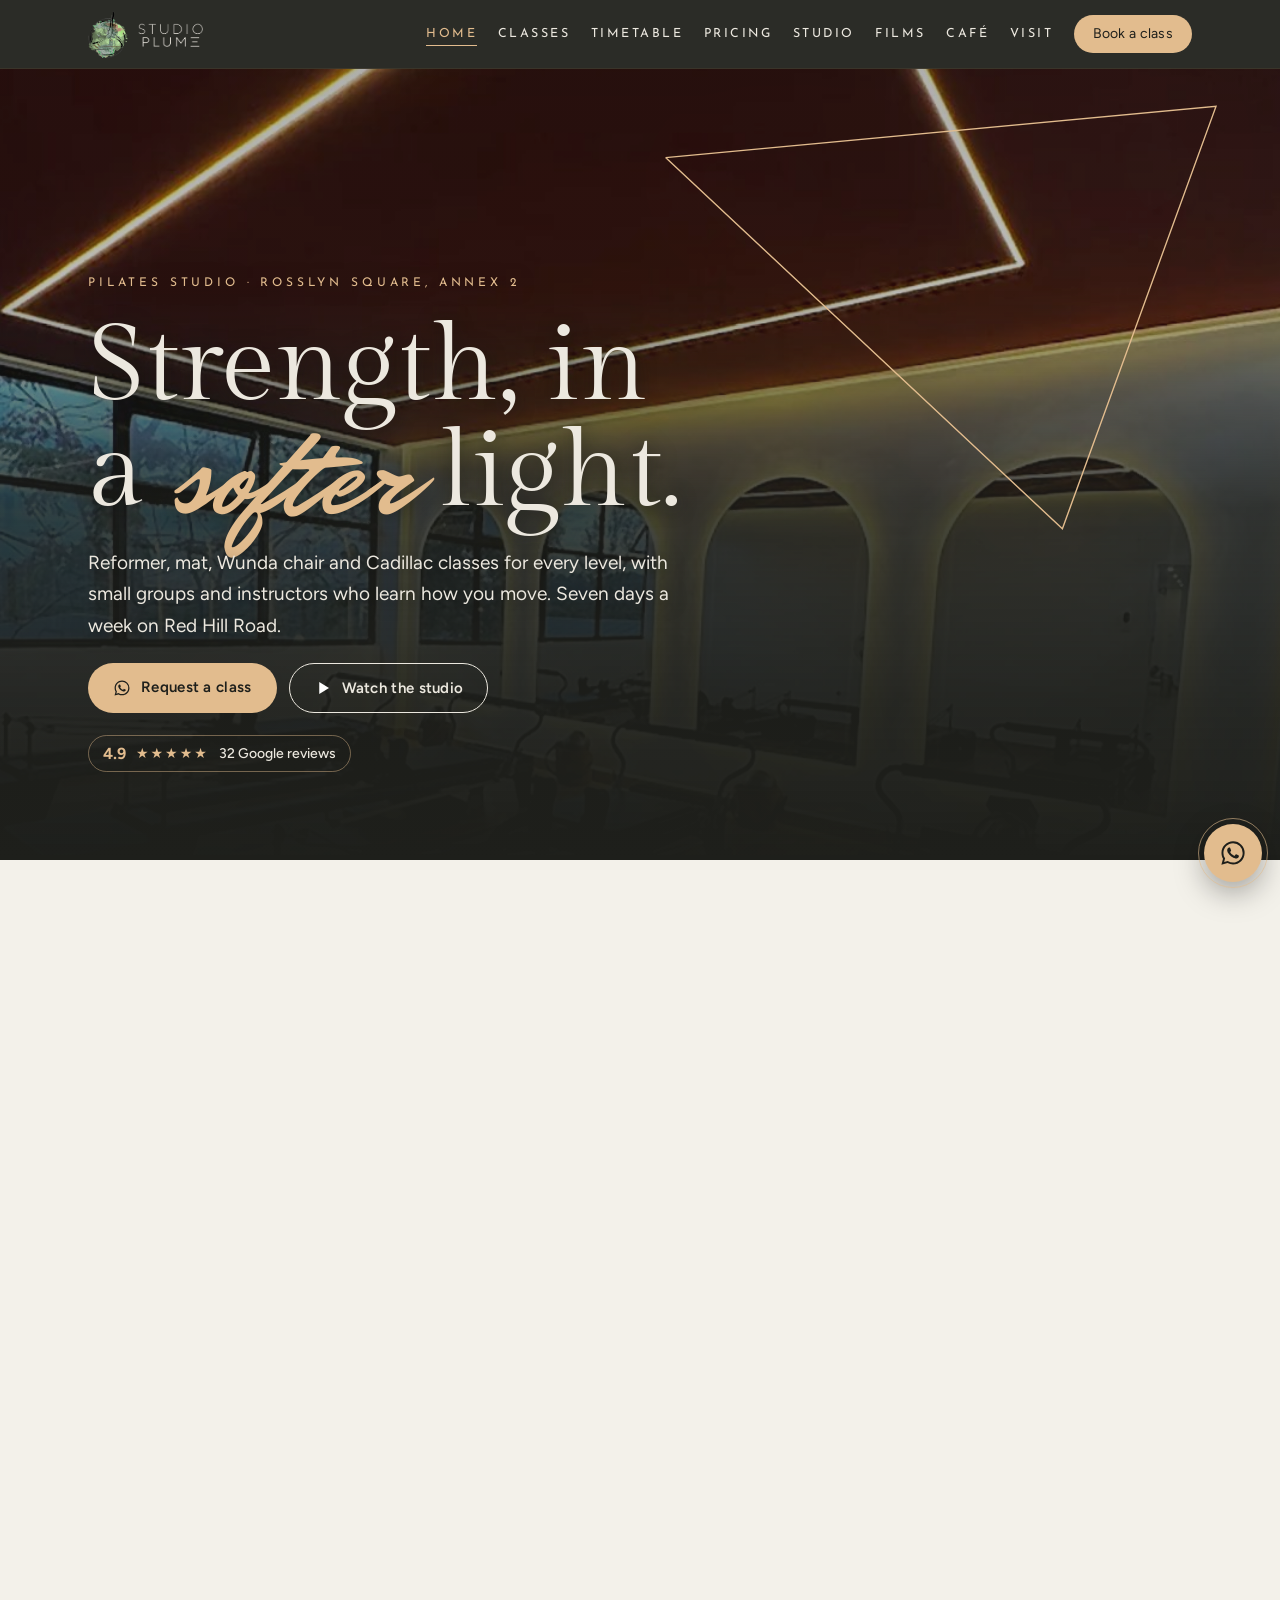
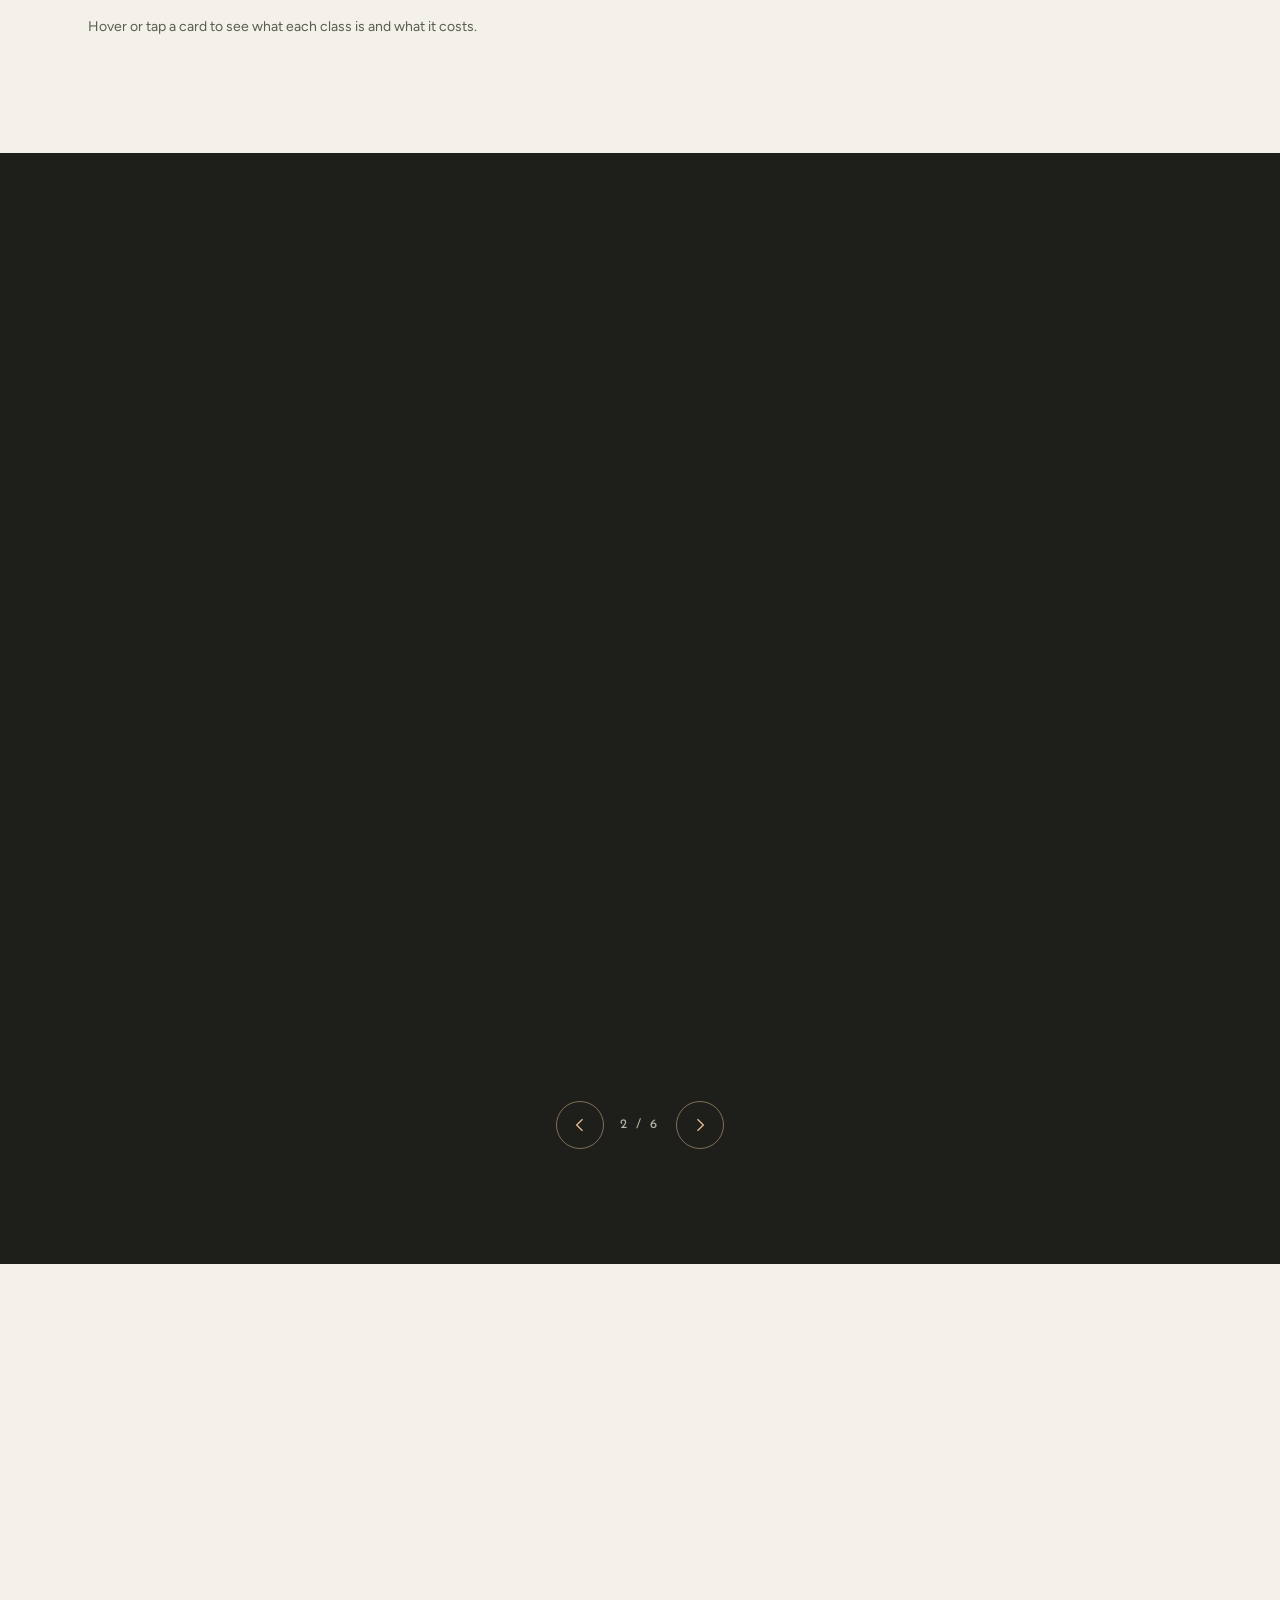
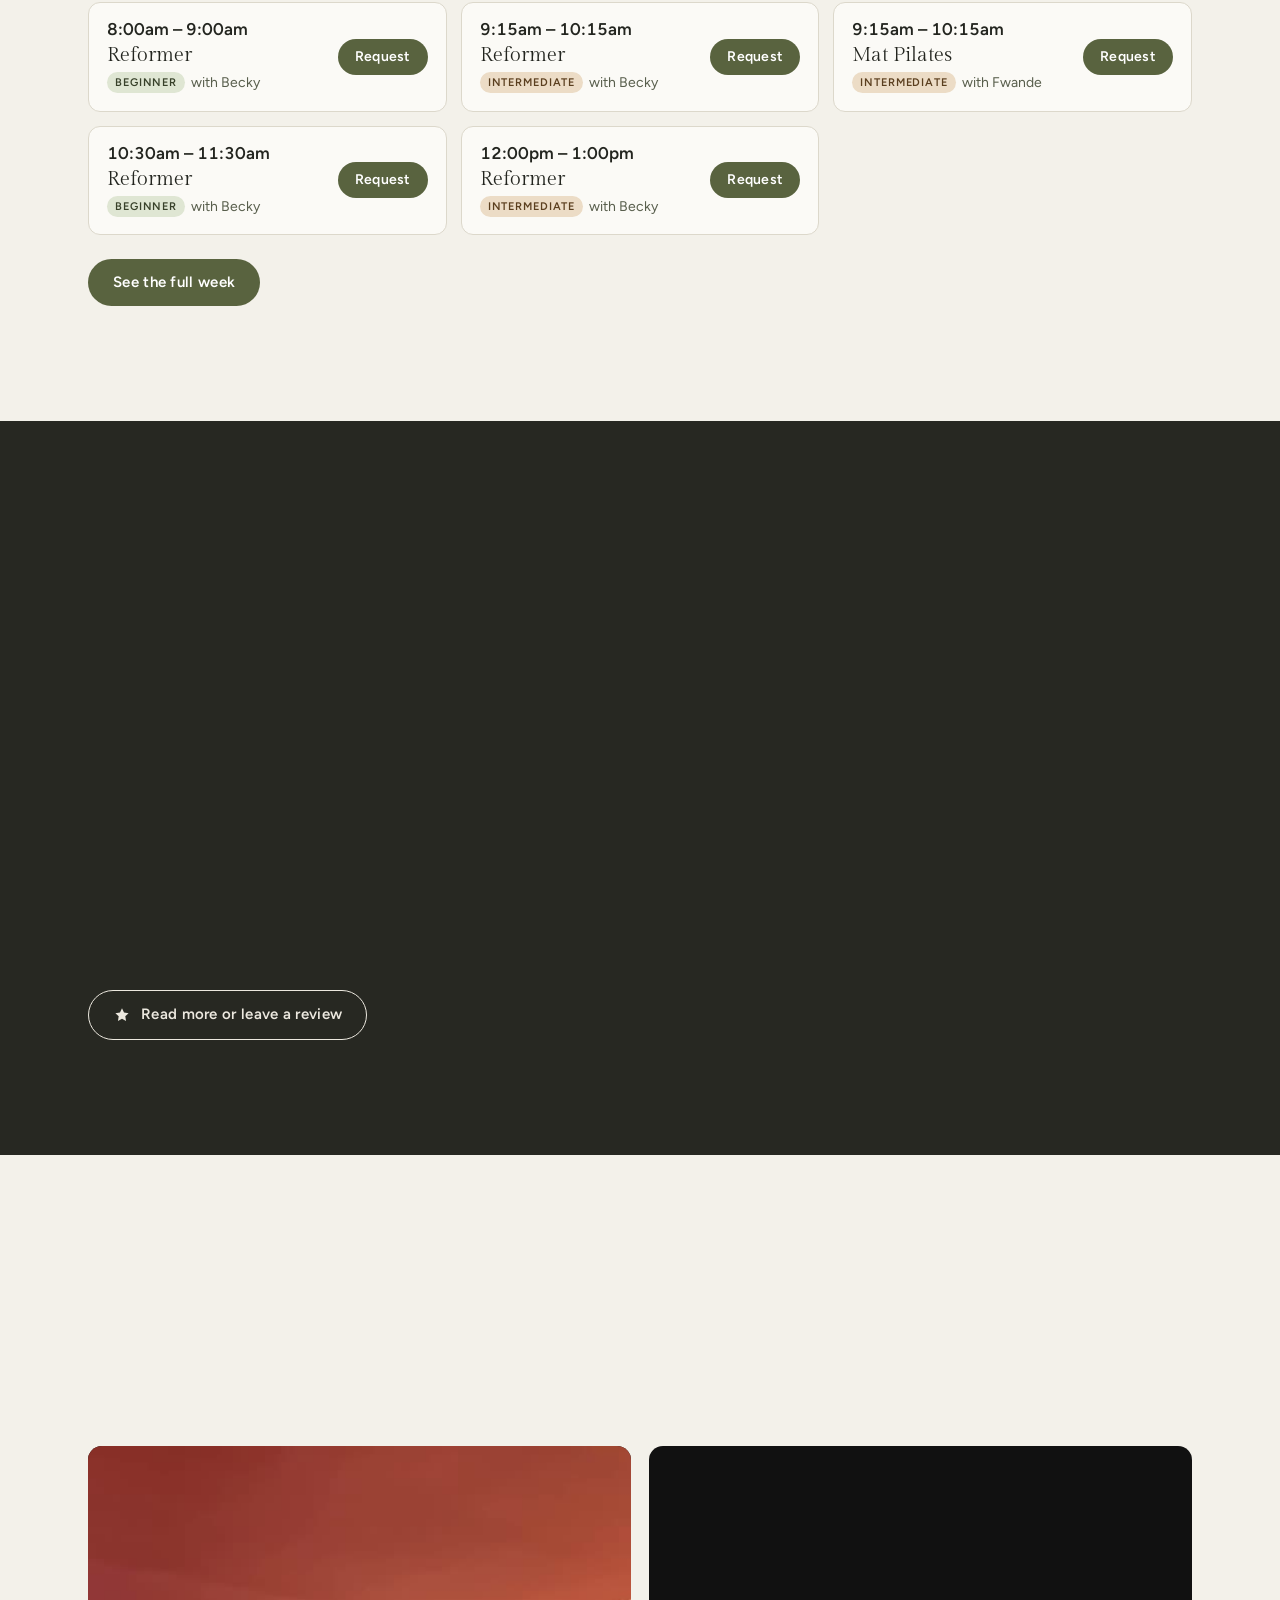
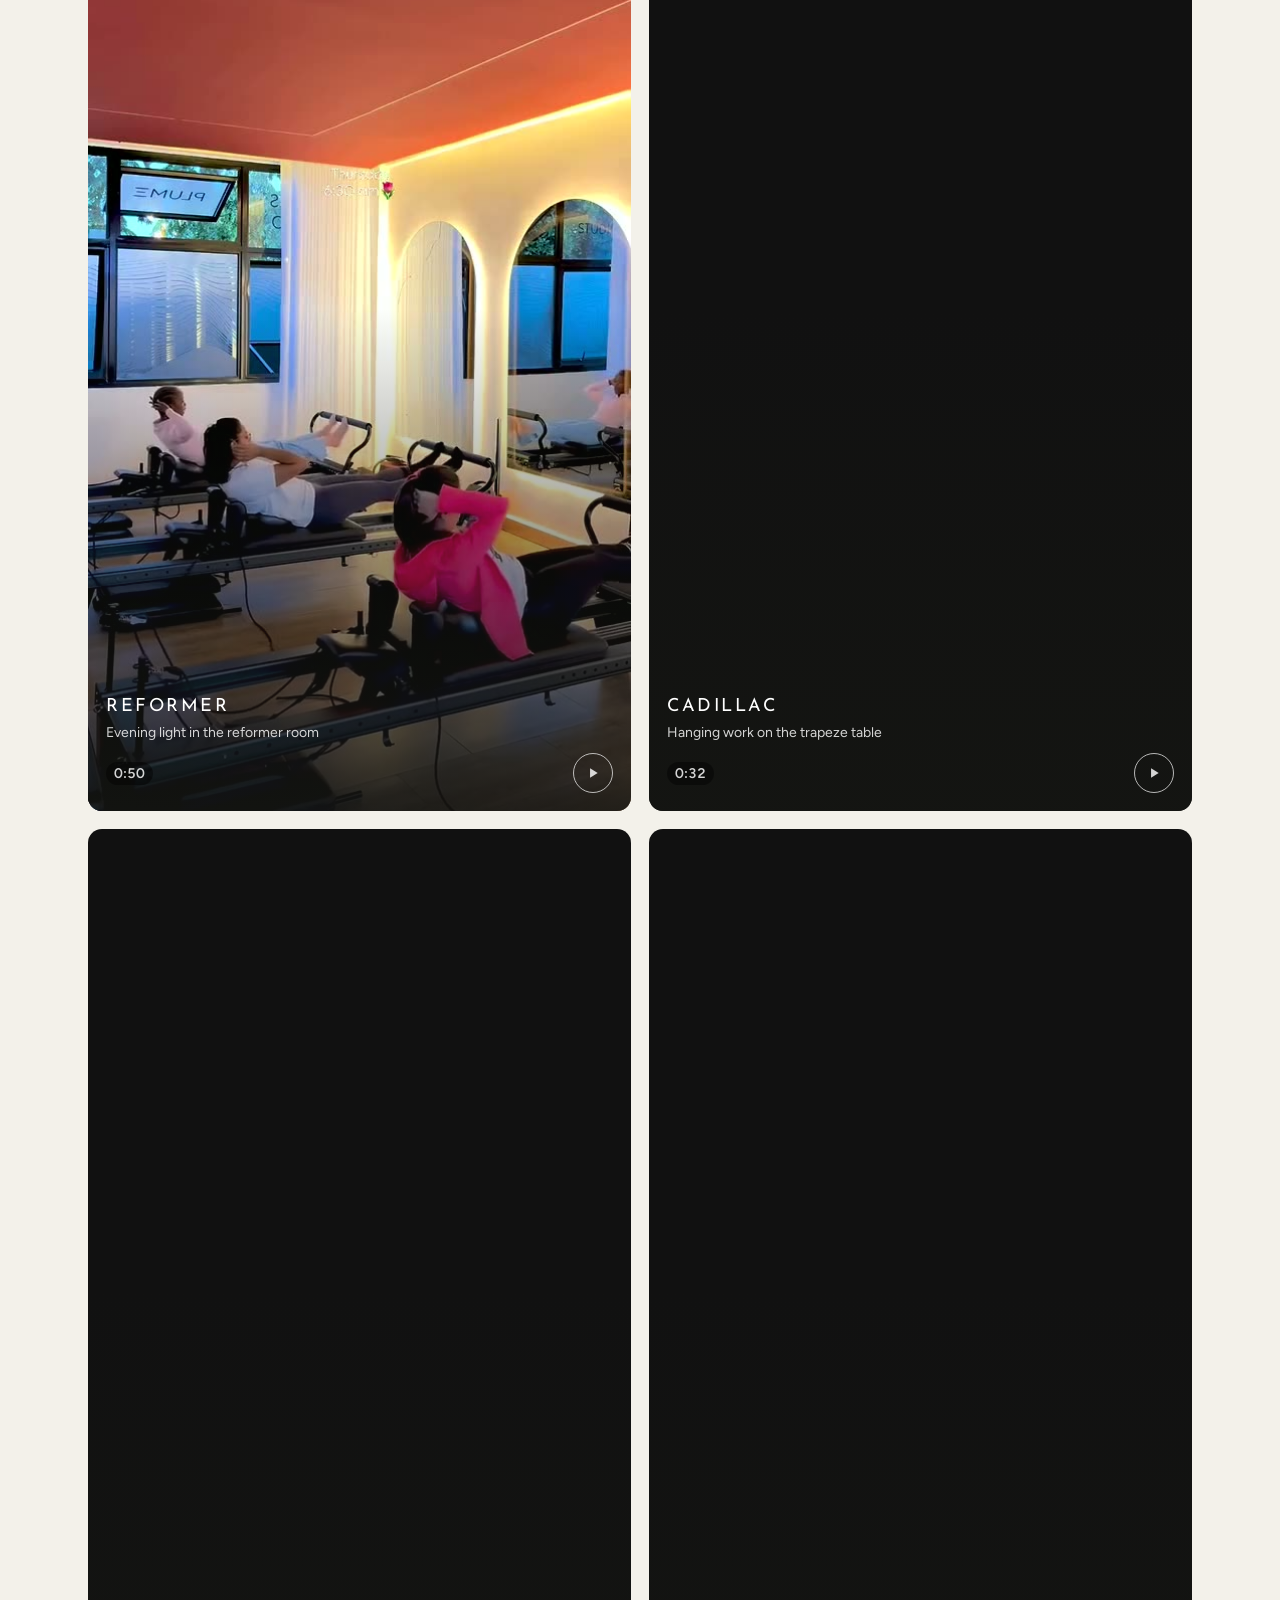
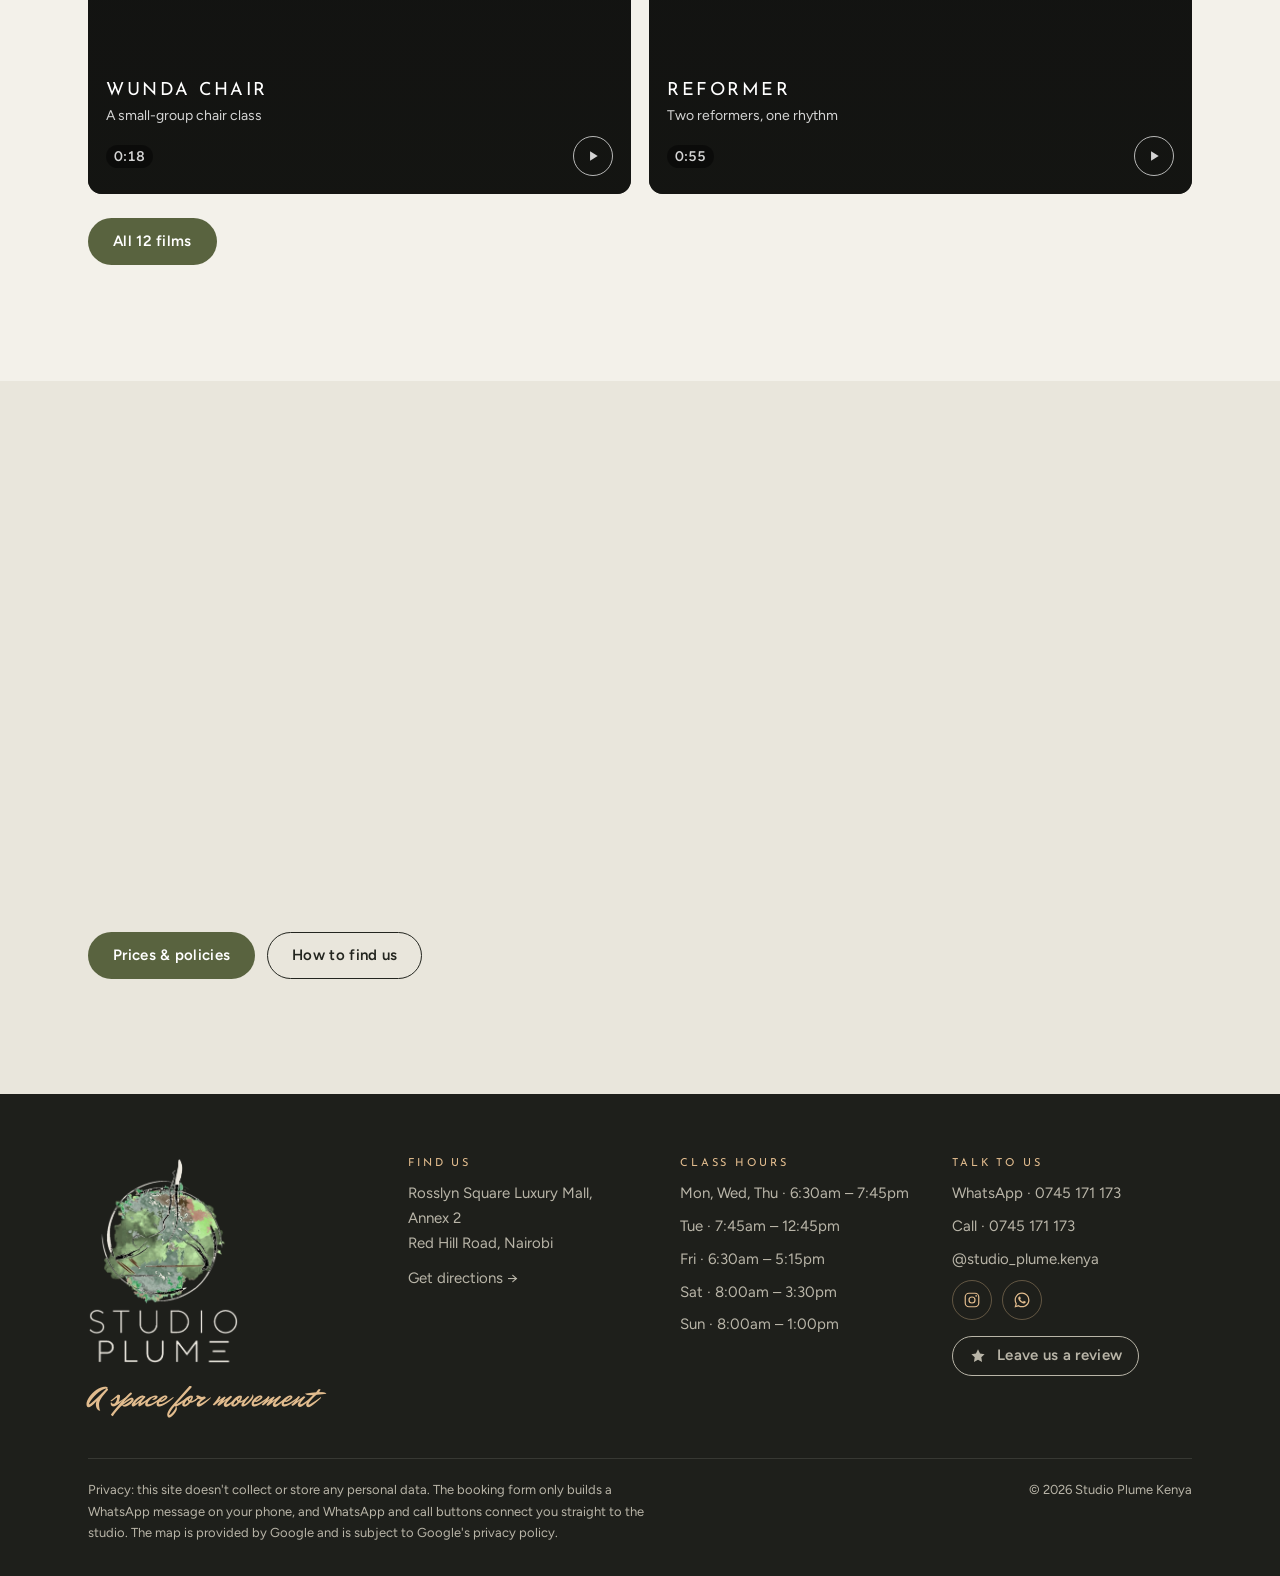
==== commit 7fa82e96: "Add Home to the main menu on every page Co-Authored-By: Claude Opus 5.5 <noreply@anthropic.com>" ====
--- a/index.html
+++ b/index.html
@@ -36,7 +36,8 @@
     </a>
     <button class="menu-btn" type="button" aria-expanded="false" aria-controls="nav">Menu</button>
     <nav class="nav" id="nav" aria-label="Main">
-      <a href="classes.html">Classes</a>
+      <a href="index.html" aria-current="page">Home</a>
+<a href="classes.html">Classes</a>
 <a href="timetable.html">Timetable</a>
 <a href="pricing.html">Pricing</a>
 <a href="studio.html">Studio</a>
